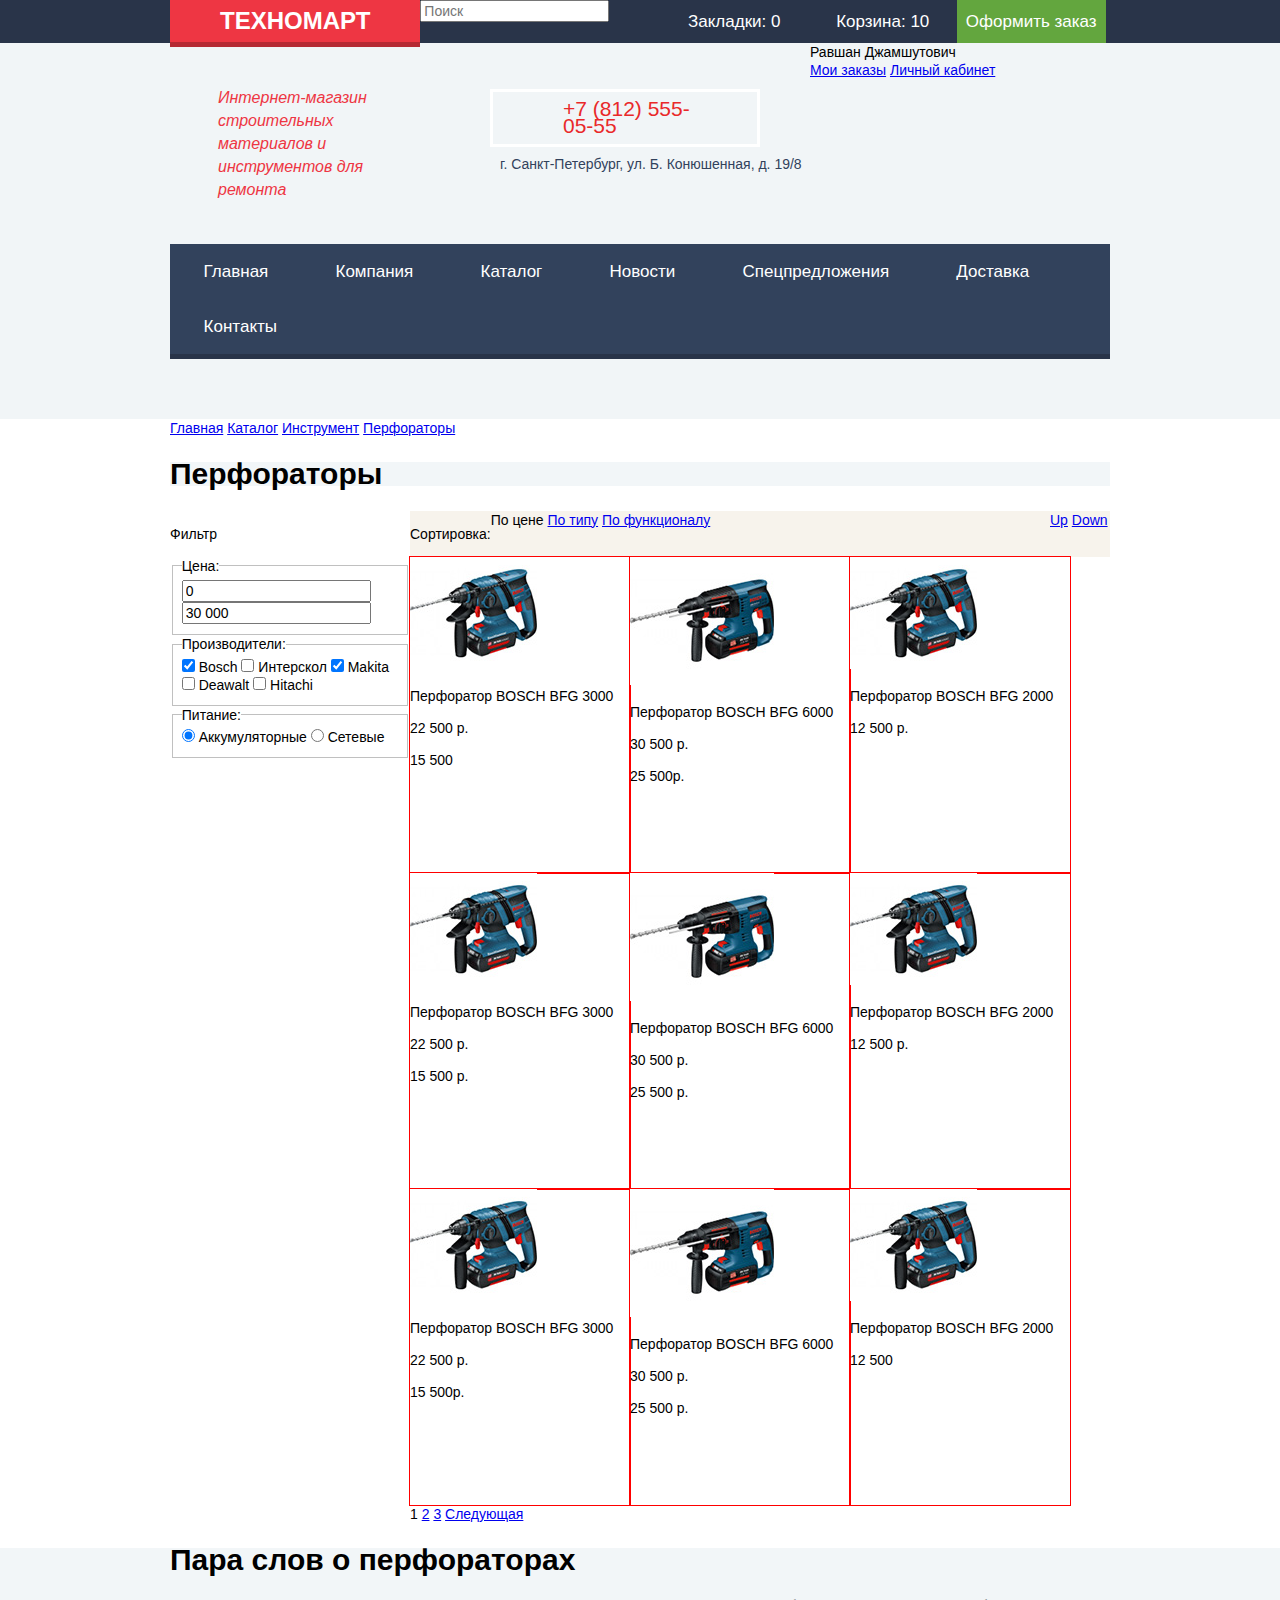
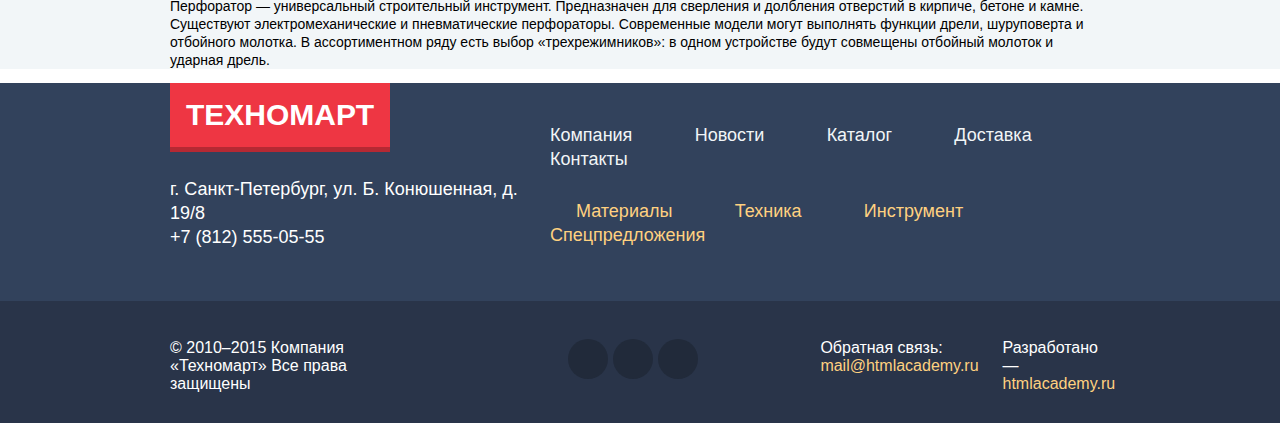
==== catalog.html @ 3dda4d44 "Header & footer styles" ====
<!DOCTYPE html>
<html lang="en">
<head>
	<meta charset="UTF-8">
	<title>Technomart - Catalog</title>
	<link rel="stylesheet" href="css/normalize.css">
	<link rel="stylesheet" href="css/style.css">
</head>
<body>

<!-- Хедер поделённый на верхнее меню и кнопки навигации -->
	<header class="main-header">
		<div class="top-header">
			<div class="container clearfix">
				<div class="top-header-left clearfix">
					<a href="index.html" class="link-techmarket">Техномарт</a>
					<input type="text" name="header-search" placeholder="Поиск">
				</div>
				<div class="top-header-right clearfix">
					<a href="#">Закладки: 0</a>
					<a href="#">Корзина: 10</a>
					<a href="#" class="green-header-link">Оформить заказ</a>
				</div>
			</div>
		</div>
		<div class="menu-header">
			<div class="container">
				<section class="middle-header clearfix">
					<h4>Интернет-магазин строительных материалов и инструментов для ремонта</h4>
					<div class="header-contacts">
						<p class="header-phone">+7 (812) 555-05-55</p>
						<p class="header-adress">г. Санкт-Петербург, ул. Б. Конюшенная, д. 19/8</p>
					</div>
					<div class="header-profile"> <!-- Отличие от главной страницы - профиль! -->
						<div class="header-profile-name">Равшан Джамшутович</div>
						<div class="header-profile-link clearfix">
							<a href="#">Мои заказы</a>
							<a href="#">Личный кабинет</a>
						</div>
					</div>
				</section>
				<ul class="main-navigation">
					<li><a href="index.html">Главная</a></li>
					<li><a href="#">Компания</a></li>
					<li><a href="catalog.html">Каталог</a></li>
					<li><a href="#">Новости</a></li>
					<li><a href="#">Спецпредложения</a></li>
					<li><a href="#">Доставка</a></li>
					<li><a href="#">Контакты</a></li>
				</ul>
			</div>
		</div>
	</header>

	<!-- Основной контент каталога -->
	<div class="container clearfix">
		<ul class="breadcrumbs">
			<li><a href="#">Главная</a></li>
			<li><a href="#">Каталог</a></li>
			<li><a href="#">Инструмент</a></li>
			<li><a href="#">Перфораторы</a></li>
		</ul>
		<h2 class="catalog-name">Перфораторы</h2>
		<form class="catalog-filter" action="#" method="get">
			<p>Фильтр</p>
			<fieldset class="filterbar">
				<legend>Цена:</legend>	
				<div class="range">
					<div class="scale">
						<div class="bar"></div>
					</div>
					<div class="toggle min-toggle"></div>
          <div class="toggle max-toggle"></div>
				</div>
				<div class="wrapper-input">
					<input class="input-min" name="input-min" type="text" value="0">
					<input class="input-max" name="input-max" type="text" value="30 000">
				</div>
			</fieldset>
			<fieldset>
				<legend>Производители:</legend>
				<input type="checkbox" name="arr-checkbox[]" id="checkbox1" checked>
				<label for="checkbox1">Bosch</label>
				<input type="checkbox" name="arr-checkbox[]" id="checkbox2">
				<label for="checkbox2">Интерскол</label>
				<input type="checkbox" name="arr-checkbox[]" id="checkbox3" checked>
				<label for="checkbox3">Makita</label>
				<input type="checkbox" name="arr-checkbox[]" id="checkbox4">
				<label for="checkbox4">Deawalt</label>
				<input type="checkbox" name="arr-checkbox[]" id="checkbox5">
				<label for="checkbox5">Hitachi</label>
			</fieldset>
			<fieldset>
				<legend>Питание:</legend>
				<input type="radio" name="radio" id="radio1" checked>
				<label for="radio1">Аккумуляторные</label>
				<input type="radio" name="radio" id="radio2">
				<label for="radio2">Сетевые</label>
			</fieldset>
		</form>
		<div class="catalog-right">
			<div class="search-filter clearfix"> 
				<div class="filter-left-wrapper clearfix">
					<p class="sort">Сортировка:</p>
					<ul>
						<li class="search-filter-active">По цене</li>
						<li><a href="#">По типу</a></li>
						<li><a href="#">По функционалу</a></li>
					</ul>
				</div>
				<div class="arrows clearfix">
					<a class="icon-up-dir" href="#">Up</a>
					<a class="icon-down-dir active-dir" href="#">Down</a>
				</div>
			</div>
			<div class="catalog">
			<div class="clearfix">
				<div class="catalog-item">
					<a href="#"><img src="img\catalog-item-2.jpg" alt="Перфоратор BOSCH BFG 3000"></a>
					<p class="item-name">Перфоратор BOSCH BFG 3000</p>
					<p class="item-last-price">22 500 р.</p>
					<p class="item-price">15 500</p>
				</div>
				<div class="catalog-item">
					<a href="#"><img src="img\catalog-item-3.jpg" alt="Перфоратор BOSCH BFG 6000"></a>
					<p class="item-name">Перфоратор BOSCH BFG 6000</p>
					<p class="item-last-price">30 500 р.</p>
					<p class="item-price">25 500р.</p>
				</div>
				<div class="catalog-item">
					<a href="#"><img src="img\catalog-item-2.jpg" alt="Перфоратор BOSCH BFG 2000"></a>
					<p class="item-name">Перфоратор BOSCH BFG 2000</p>
					<p class="item-price">12 500 р.</p>
				</div>
				<div class="catalog-item">
					<a href="#"><img src="img\catalog-item-2.jpg" alt="Перфоратор BOSCH BFG 3000"></a>
					<p class="item-name">Перфоратор BOSCH BFG 3000</p>
					<p class="item-last-price">22 500 р.</p>
					<p class="item-price">15 500 р.</p>
				</div>
				<div class="catalog-item">
					<a href="#"><img src="img\catalog-item-3.jpg" alt="Перфоратор BOSCH BFG 6000"></a>
					<p class="item-name">Перфоратор BOSCH BFG 6000</p>
					<p class="item-last-price">30 500 р.</p>
					<p class="item-price">25 500 р.</p>
				</div>
				<div class="catalog-item">
					<a href="#"><img src="img\catalog-item-2.jpg" alt="Перфоратор BOSCH BFG 2000"></a>
					<p class="item-name">Перфоратор BOSCH BFG 2000</p>
					<p class="item-price">12 500 р.</p>
				</div>
				<div class="catalog-item">
					<a href="#"><img src="img\catalog-item-2.jpg" alt="Перфоратор BOSCH BFG 3000"></a>
					<p class="item-name">Перфоратор BOSCH BFG 3000</p>
					<p class="item-last-price">22 500 р.</p>
					<p class="item-price">15 500р.</p>
				</div>
				<div class="catalog-item">
					<a href="#"><img src="img\catalog-item-3.jpg" alt="Перфоратор BOSCH BFG 6000"></a>
					<p class="item-name">Перфоратор BOSCH BFG 6000</p>
					<p class="item-last-price">30 500 р.</p>
					<p class="item-price">25 500 р.</p>
				</div>
				<div class="catalog-item">
					<a href="#"><img src="img\catalog-item-2.jpg" alt="Перфоратор BOSCH BFG 2000"></a>
					<p class="item-name">Перфоратор BOSCH BFG 2000</p>
					<p class="item-price">12 500</p>
				</div>
				</div>
				<ul class="paginator">
					<li class="page-active">1</li>
					<li><a href="#">2</a></li>
					<li><a href="#">3</a></li>
					<li><a href="#">Следующая</a></li>
				</ul>
			</div>
		</div>
	</div>

	<!-- Общие сведения о товаре -->
	<div class="description">
		<div class="container">
			<h2>Пара слов о перфораторах</h2>
			<p>Перфоратор — универсальный строительный инструмент. Предназначен для сверления и долбления отверстий в кирпиче, бетоне и камне. Существуют электромеханические и пневматические перфораторы. Современные модели могут выполнять функции дрели, шуруповерта и отбойного молотка. В ассортиментном ряду есть выбор «трехрежимников»: в одном устройстве будут совмещены отбойный молоток и ударная дрель.</p>
		</div>
	</div>

	<footer> <!-- Футер, разделенный на две части -->	
		<div class="footer-top">
			<div class="container clearfix">
				<div class="footer-top-left">
					<a href="index.html" class="link-techmarket link-techmarket-footer">Техномарт</a>
					<p class="footer-adress">г. Санкт-Петербург, ул. Б. Конюшенная, д. 19/8</p>
					<p class="footer-phone">+7 (812) 555-05-55</p>
				</div>
				<div class="footer-top-right">
					<ul class="footer-navigation">
						<li><a href="index.html">Компания</a></li>
						<li><a href="#">Новости</a></li>
						<li><a href="catalog.html">Каталог</a></li>
						<li><a href="#">Доставка</a></li>
						<li><a href="#">Контакты</a></li>
					</ul>
					<ul class="footer-navigation footer-navigation-orange">
						<li><a href="#">Материалы</a></li>
						<li><a href="#">Техника</a></li>
						<li><a href="#">Инструмент</a></li>
						<li><a href="#">Спецпредложения</a></li>
					</ul>
				</div>
			</div>
		</div>
		<div class="footer-down">
			<div class="container clearfix">
				<div class="footer-down-item footer-copyright">
					<p>© 2010–2015 Компания «Техномарт»
						Все права защищены</p>
				</div>
				<div class="footer-down-item footer-social">
					<a href="#" class="social-btn">Vkontate</a>
					<a href="#" class="social-btn">Facebook</a>
					<a href="#" class="social-btn">Instagram</a>
				</div>
				<div class="footer-down-item footer-credits clearfix">
					<div class="footer-mail">
						<p>Обратная связь:</p>
						<a href="mailto:mail@htmlacademy.ru">mail@htmlacademy.ru</a>
					</div>	
					<div class="footer-develop">
						<p>Разработано — </p>
						<a href="#">htmlacademy.ru</a>
					</div>
				</div>
			</div>
		</div>
	</footer>

</body>
</html>
---- css/style.css ----
body {
	font-family: "Cuprum", Arial, sans-serif;
	font-size: 14px;
	line-height: 18px;
}

.clearfix:after {
	content: '';
	display: table;
	clear: both;
}

h2 {
	font-size: 30px;
	font-weight: bold;
	line-height: 24px;
}

h3 {
	font-size: 24px;
	font-weight: bold;
	line-height: 30px;
}

h4 {
	font-style: italic;
	font-size: 16px;
	line-height: 23px;
	font-weight: 400;
}

.container {
	margin: 0 auto;
	width: 940px;
}

/*************************************************/
/********************HEADER***********************/
/*************************************************/
.top-header {
	background-color: #293449;
}

	.top-header a {
		color: #fff;
	}

.top-header-left {
	float: left;
	width: 490px;
}

.link-techmarket {
	display: block;
	position: relative;
	float: left;
	background-color: #ee3643;
	text-decoration: none;
	font-weight: bold;
	font-size: 24px;
	line-height: 26px;
	text-transform: uppercase;
	padding: 8px 50px;
}

.link-techmarket:hover {
	background-color: #ca2c37;
}

.link-techmarket:active {
	background-color: #ba2732;
}

.link-techmarket:after {
	position: absolute;
	display: block;
	content: "";
	height: 5px;
	width: 100%;
	bottom: -5px;
	left:0;
	right: 0;
	background-color: #b52933;
}

.header-search {
	float: right;
	padding: 12px 61.8px;
	margin: 0;
	border: none;
	font-size: 17px;
	line-height: 18px;
	background-color: #293449;
	color: #fff;
}

.header-search:hover {
	background-color: #212a3a;
}

.header-search:focus {
	background-color: #fff;
	color: #000;
	outline: none;
}

.top-header-right {
	float: right;
	width: 450px;
}

	.top-header-right a {
		float: left;
		display: block;
		width: 33%;
		padding: 12.5px 0;
		text-align: center;
		text-decoration: none;
		font-size: 17px;
		line-height: 18px;
		color: #fff;
		-webkit-box-sizing: border-box;
		-moz-box-sizing: border-box;
		box-sizing: border-box;
	}

	.top-header-right a:hover {
		background-color: #212a3a;
	}

	.top-header-right a:active {
		background-color: #161d29;
	}

.green-header-link {
	background-color: #63a63e;
}

a.green-header-link:hover {
	background-color: #5fbb2d;
}

a.green-header-link:active {
	background-color: #518534;
}

.menu-header {
	background-color: #f1f5f7;
	padding-bottom: 60px;
}

a.menu-header {
	background-color: #f2f6f8;
}

 .middle-header h4 {
 		float: left;
 		width: 300px;
 		color: #ee3643;
 		margin: 0;
 		padding: 43px 48px;
 		-webkit-box-sizing: border-box;
 		-moz-box-sizing: border-box;
 		box-sizing: border-box;
 }

.header-contacts {
	float: left;
	width: 340px;
}

.header-phone {
	display: block;
	margin: 46px 50px 0 20px;
	padding: 9px 40px 9px 70px;
	font-size: 21px;
	line-height: 16.93px;
	color: #e9292a;
	border: 3px solid #fff;
}

.header-adress {
	display: block;
	font-size: 14px;
	line-height: 24px;
	color: #32425c;
	margin: 0;
	margin-left: 30px;
	margin-top: 5px;
}

.header-authorization {
	float: right;
	width: 300px;
}

.header-btn {
	display: block;
	float: left;
	background-color: #fff;
	text-decoration: none;
	font-size: 21px;
	font-weight: 18px;
	color: #000;
	margin-top: 46px;
	margin-left: 20px;
	padding: 10.5px 27px;
}

.header-btn:hover {
	color: #ee3643;
}

.header-btn:active {
	color: rgba(0, 0, 0, 0.28);
}

.main-navigation {
	margin: 0;
	padding: 0;
	background-color: #32425c;
	list-style-type: none;
	font-size: 0;
	border-bottom: 5px solid #293449;
}

	.main-navigation li {
		display: inline-block;
	}

	.main-navigation a {
		display: block;
		color: #fff;
		text-decoration: none;
		font-size: 17px;
		line-height: 17px;
		padding: 19px 33.6px;
	}

	.main-navigation a:hover {
		background-color: #293449;
	}

	.main-navigation a:active {
		color: rgba(255, 255, 255, 0.5);
	}

/*************************************************/
/*********************FOOTER**********************/
/*************************************************/
footer {
	color: #fff;
}

.footer-top {
	background-color: #32425c;
}

	.footer-top a {
		color: #fff;
	}

.footer-top-left {
	float: left;
	width: 370px;
}

	.footer-top-left p {
		display: block;
		margin: 0;
		font-size: 18px;
		line-height: 24px;
	}

	.footer-top-left p:last-child {
		margin-bottom: 52px;
	}

.link-techmarket-footer {
	float: none;
	font-size: 30px;
	line-height: 30px;
	width: 220px;
	padding: 17px 0;
	text-align: center;
	-webkit-box-sizing: border-box;
	-moz-box-sizing: border-box;
	box-sizing: border-box;
	margin-bottom: 30px;
}

.footer-top-right {
	float: right;
	width: 570px;
}

.footer-navigation {
	padding: 0;
	margin: 0;
	list-style-type: none;
	margin-top: 40px;
}

	.footer-navigation li {
		display: inline-block;
	}

	.footer-navigation a {
		color: #f1f5f7;
		text-decoration: none;
		font-size: 18px;
		line-height: 24px;
		margin: 0 48.4px 0 10px;
	}

	.footer-navigation a:hover {
		text-decoration: underline;	
	}

	.footer-navigation a:active {
		opacity: .5;
		text-decoration: none;
	}

	.footer-navigation li:last-child a {
		margin-right: 0;
	}

.footer-navigation-orange {
	margin-top: 28px;
}

	.footer-navigation-orange a {
		color: #ffd180;
	} 

	.footer-navigation-orange li:first-child a {
		margin-left: 36px;
	}

.footer-down {
	background-color: #293449;
}

	.footer-down a {
		color: #fff;
	}

.footer-down-item {
	float: left;
	width: 33%;
	margin-top: 38px;
	margin-bottom: 30px;
	font-size: 16px;
	line-height: 18px;
}

.footer-copyright p  {
	display: block;
	margin: 0;
	width: 230px;
}

.footer-social {
	font-size: 0;
	text-align: center;
}

.footer-social a {
	display: inline-block;
	height: 40px;
	width: 40px;
	background-color: #212a3a;
	border-radius: 50%;
	margin-right: 5px;
}

.footer-social a:hover {
	background-color: #ee3643;
}


.footer-credits {
	padding-left: 30px;
	-webkit-box-sizing: border-box;
	-moz-box-sizing: border-box;
	box-sizing: border-box;
}

.footer-credits p {
	margin: 0;
}

.footer-credits a {
	color: #ffd180;
	text-decoration: none;
}

.footer-credits a:hover {
	text-decoration: underline;
}

.footer-credits a:active {
	text-decoration: none;
	color: #ee3643;
}

.footer-mail {
	float: left;
	width: 65%;
}

.footer-develop {
	float: right;
	width: 35%;
}

/*************************************************/
/********************MAIN-PAGE********************/
/*************************************************/

.category-item {
	width: 300px;
	float: left;
	outline: 1px solid red;
}

.big-category-item {
	width: 620px;
}

.popular-header {
	background-color: #f7f3ec;
}

 	.popular-header h2 {
 		width: 65%;
 		float: left;
 	}

  .popular-header .btn-popular {
 		width: 35%;
 		float: right;
 	}

.catalog-item {
 	float: left;
 	width: 220px;
 	height: 316px; /* Временно */
 	outline: 1px solid red;
}

.item-company {
	float: left;
	width: 220px;
	outline: 1px solid red;
}

.services-features {
	background-color: #f2f6f8;
}

	.features-left {
		padding: 0;
		margin: 0;
		float: left;
		width: 240px;
	}

	.features-right {
		float: right;
		width: 700px;
	}

.company-description {
	float: left;
	width: 640px;
}

.contacts {
	float: right;
	width: 300px;
}

/*************************************************/
/********************CATALOG**********************/
/*************************************************/

.breadcrumbs {
	margin: 0;
	padding: 0;
	list-style-type: none;
}

	.breadcrumbs li {
		display: inline-block;
	}

.catalog-name {
	background-color: #f2f6f8;
}

.catalog-filter {
	float: left;
	width: 240px;
}

.catalog-right {
	float: right;
	width: 700px;
}

.search-filter {
	background-color: #f7f3ec;
}

.filter-left-wrapper {
	float: left;
	width: 640px;
}

	.filter-left-wrapper  .sort {
		display: block;
		float: left;
	}

	.filter-left-wrapper  ul {
		float: left;
		margin: 0;
		padding: 0;
		list-style-type: none;
	}

	.filter-left-wrapper li {
		display: inline-block;
	}

.arrows {
	float: right;
	width: 60px;
}

.paginator {
	margin: 0;
	padding: 0;
	list-style-type: none;
}

	.paginator li {
		display: inline-block;
	}

.description {
	background-color: #f2f6f8;
}
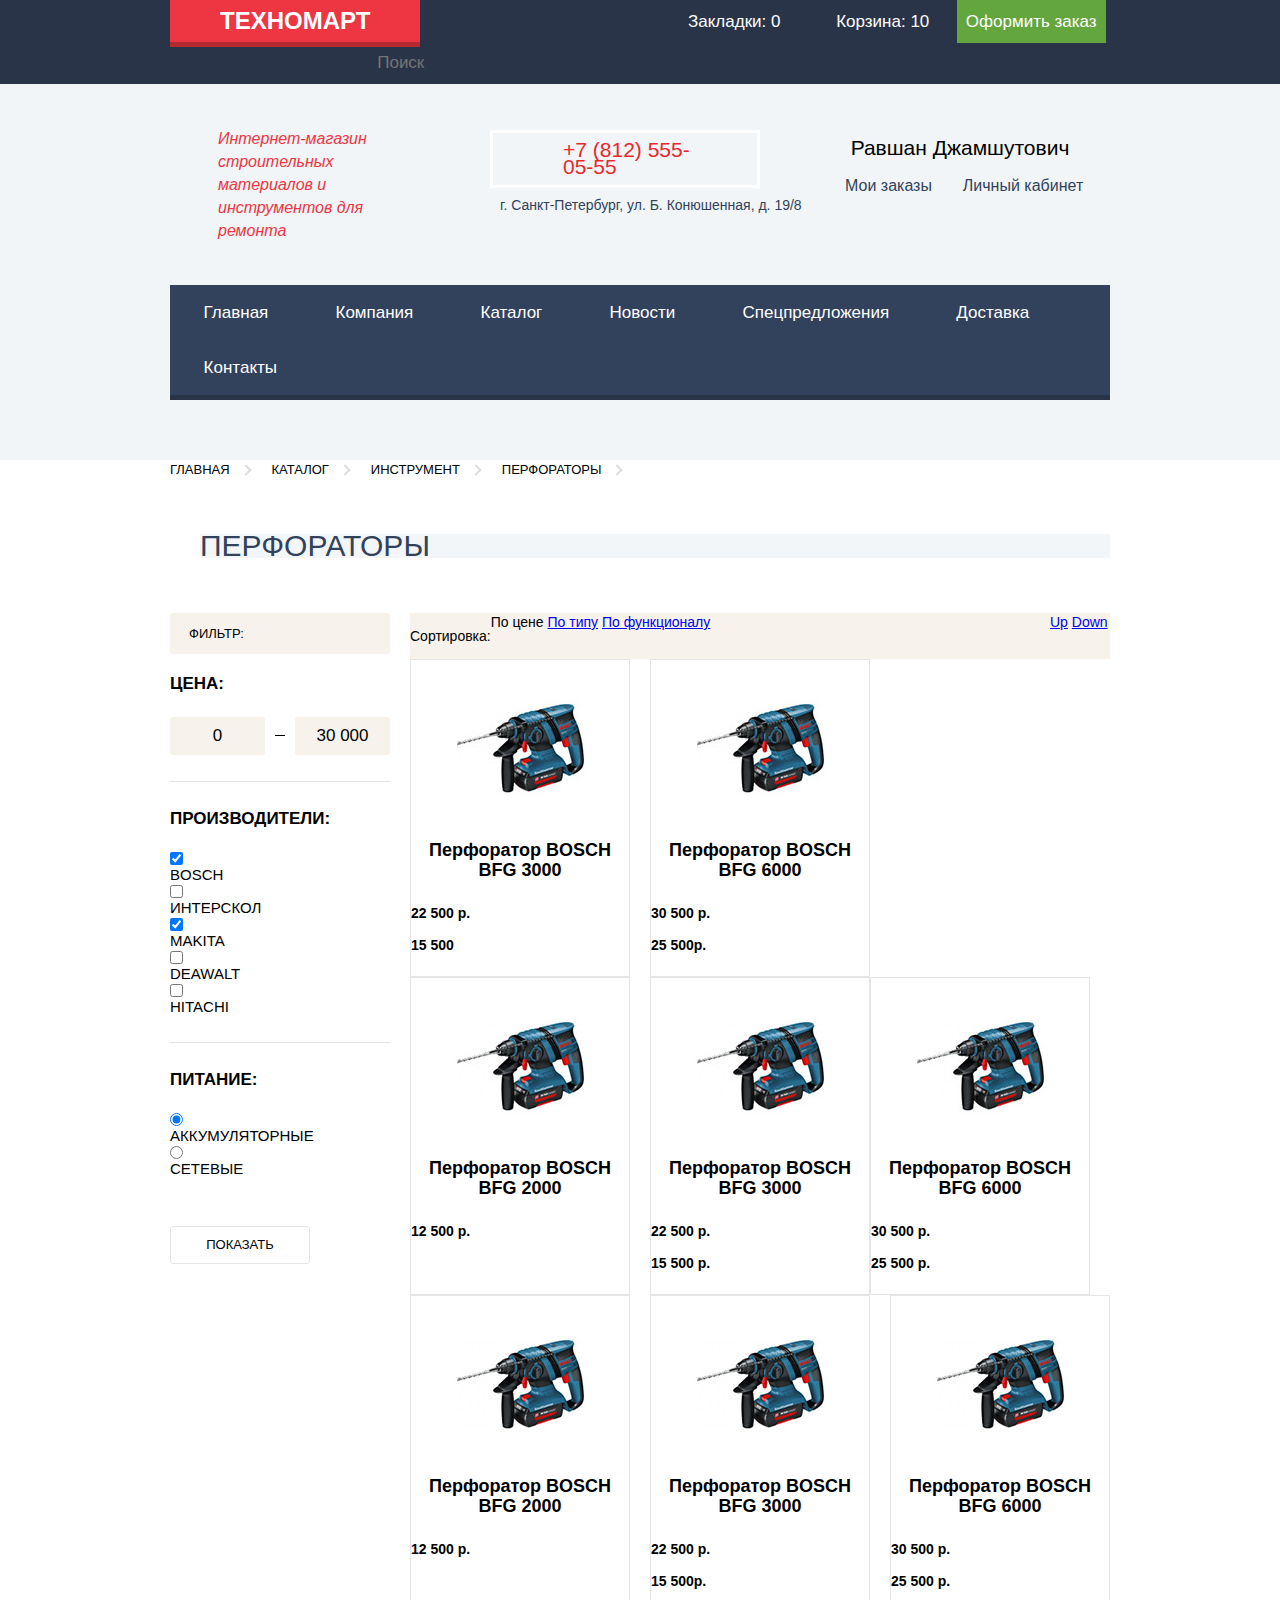
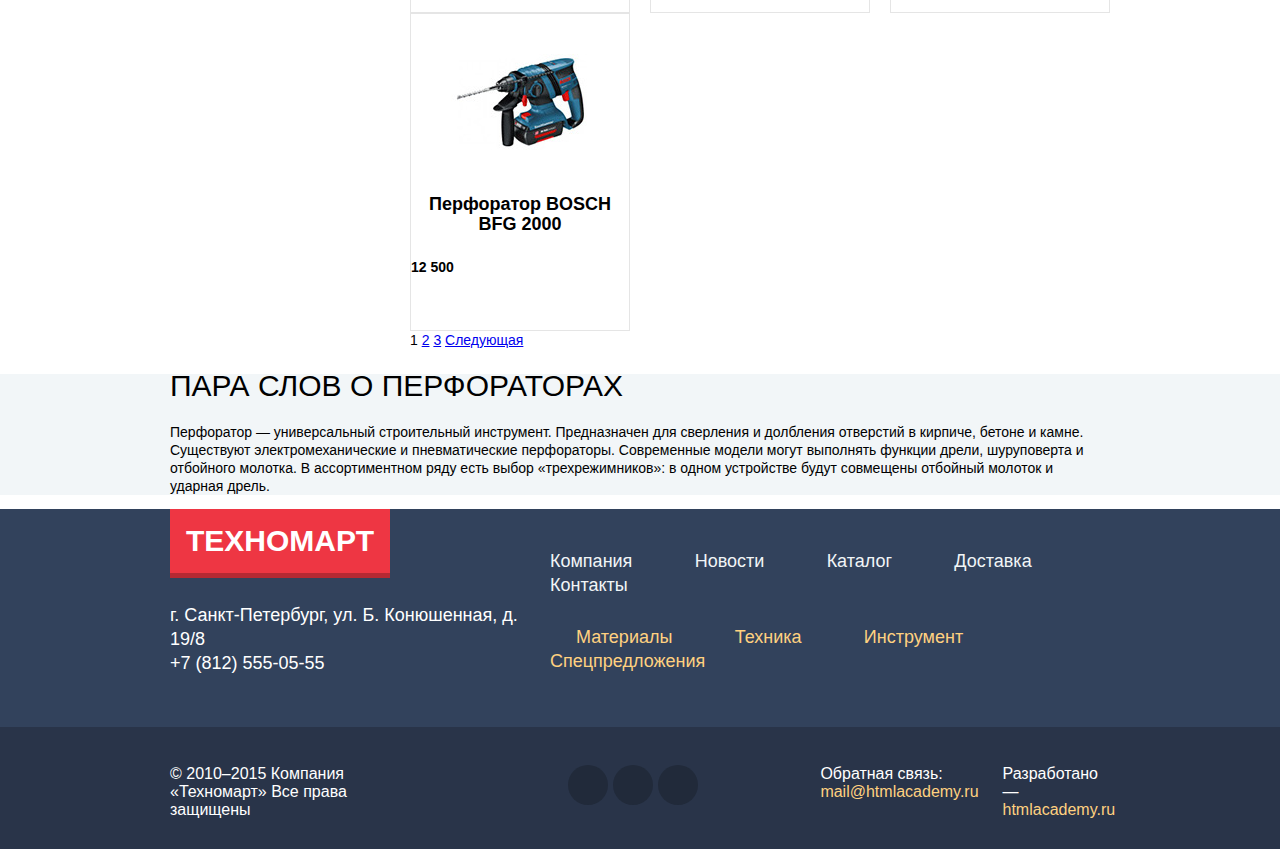
==== commit bde4e790: "Catalog filters styles" ====
--- a/catalog.html
+++ b/catalog.html
@@ -6,7 +6,7 @@
 	<link rel="stylesheet" href="css/normalize.css">
 	<link rel="stylesheet" href="css/style.css">
 </head>
-<body>
+<body class="catalog">
 
 <!-- Хедер поделённый на верхнее меню и кнопки навигации -->
 	<header class="main-header">
@@ -14,7 +14,7 @@
 			<div class="container clearfix">
 				<div class="top-header-left clearfix">
 					<a href="index.html" class="link-techmarket">Техномарт</a>
-					<input type="text" name="header-search" placeholder="Поиск">
+					<input type="text" class="header-search" name="header-search" placeholder="Поиск">
 				</div>
 				<div class="top-header-right clearfix">
 					<a href="#">Закладки: 0</a>
@@ -32,7 +32,7 @@
 						<p class="header-adress">г. Санкт-Петербург, ул. Б. Конюшенная, д. 19/8</p>
 					</div>
 					<div class="header-profile"> <!-- Отличие от главной страницы - профиль! -->
-						<div class="header-profile-name">Равшан Джамшутович</div>
+						<a href="#" class="header-profile-name">Равшан Джамшутович</a>
 						<div class="header-profile-link clearfix">
 							<a href="#">Мои заказы</a>
 							<a href="#">Личный кабинет</a>
@@ -62,7 +62,7 @@
 		</ul>
 		<h2 class="catalog-name">Перфораторы</h2>
 		<form class="catalog-filter" action="#" method="get">
-			<p>Фильтр</p>
+			<p>Фильтр:</p>
 			<fieldset class="filterbar">
 				<legend>Цена:</legend>	
 				<div class="range">
@@ -72,7 +72,7 @@
 					<div class="toggle min-toggle"></div>
           <div class="toggle max-toggle"></div>
 				</div>
-				<div class="wrapper-input">
+				<div class="wrapper-input clearfix">
 					<input class="input-min" name="input-min" type="text" value="0">
 					<input class="input-max" name="input-max" type="text" value="30 000">
 				</div>
@@ -97,6 +97,7 @@
 				<input type="radio" name="radio" id="radio2">
 				<label for="radio2">Сетевые</label>
 			</fieldset>
+			<button type="submit">Показать</button>
 		</form>
 		<div class="catalog-right">
 			<div class="search-filter clearfix"> 
--- a/css/style.css
+++ b/css/style.css
@@ -12,11 +12,13 @@
 
 h2 {
 	font-size: 30px;
-	font-weight: bold;
 	line-height: 24px;
+	text-transform: uppercase;
+	font-weight: 400;
 }
 
 h3 {
+	font-weight: 400;
 	font-size: 24px;
 	font-weight: bold;
 	line-height: 30px;
@@ -194,6 +196,47 @@
 	width: 300px;
 }
 
+.header-profile {
+	float: right;
+	width: 300px;
+}
+
+.header-profile-name {
+	display: block;
+	margin: 0;
+	text-align: center;
+	font-size: 21px;
+	line-height: 18px;
+	margin-top: 55px;
+	margin-bottom: 20px;
+	text-decoration: none;
+	color: #000;
+}
+
+	.header-profile-name:active {
+		color: #b0b0b0;
+	}
+
+.header-profile-link a {
+	text-decoration: none;
+	font-size: 16px;
+	line-height: 18px;
+	color: #32425c;
+	margin-left: 35px;
+}
+
+.header-profile-link a:last-of-type{
+	margin-left: 27px;
+}
+
+	.header-profile-link a:hover {
+		color: #ee3643;
+	}
+
+	.header-profile-link a:active {
+		color: #b0b0b0;
+	}
+
 .header-btn {
 	display: block;
 	float: left;
@@ -243,6 +286,14 @@
 
 	.main-navigation a:active {
 		color: rgba(255, 255, 255, 0.5);
+	}
+
+	.main-header{
+		margin-bottom: 55px;
+	}
+
+	.catalog .main-header {
+		margin-bottom: 0;
 	}
 
 /*************************************************/
@@ -422,59 +473,479 @@
 .category-item {
 	width: 300px;
 	float: left;
-	outline: 1px solid red;
+	min-height: 123px;
+	margin-right: 20px;
+	margin-bottom: 20px;
+	-webkit-box-sizing: border-box;
+	-moz-box-sizing: border-box;
+	box-sizing: border-box;
+	padding: 20px 23px 12px;
+	background-color: #f6b22d;
+}
+
+.category-item:nth-of-type(3n){
+	margin-right: 0;
+}
+
+.category-item:nth-of-type(5){
+	margin-right: 0;
+}
+
+	.category-item h3 {
+		margin: 0;
+		color: #fff;
+		font-size: 24px;
+		line-height: 30px;
+		font-weight: bold;
+		margin-bottom: 18px;
+	}
+
+.btn {
+	display: block;
+	text-decoration: none;
+	text-transform: uppercase;
+	color: #fff;
+	font-size: 14px;
+	line-height: 18px;
+	padding:10px 22px;
+	-webkit-box-sizing: border-box;
+	-moz-box-sizing: border-box;
+	box-sizing: border-box;
+	background-color: #dda028;
+	border-radius: 3px;
+	text-align: center;
+}
+
+.btn:hover {
+	background-color: #c58e24;
+}
+
+.btn:active {
+	background-color: #ac7c1f;
+}
+
+.btn-item {
+	width: 135px;
+}
+
+.category-item-instruments {
+	background-color: #4aafde;
+}
+
+.category-item-instruments .btn {
+	background-color: #429dc7;
+}
+
+.category-item-instruments .btn:hover {
+	background-color: #3b8cb2;
+}
+
+.category-item-instruments .btn:active {
+	background-color: #347a9b;
+}
+
+.category-item-technics {
+	background-color: #cc79d1;
+}
+
+.category-item-technics .btn {
+	background-color: #b76dbc;
+}
+
+.category-item-technics .btn:hover {
+	background-color: #a361a7;
+}
+
+.category-item-technics .btn:active {
+	background-color: #8e5492;
+}
+
+.category-item-discounts {
+	background-color: #85d179;
+}
+
+.category-item-discounts .btn {
+	background-color: #77bc6d;
+}
+
+.category-item-discounts .btn:hover {
+	background-color: #6aa761;
+}
+
+.category-item-discounts .btn:active {
+	background-color: #5d9254;
 }
 
 .big-category-item {
 	width: 620px;
+	min-height: 266px;
+	padding-top: 25px;
+	background: url(../img/big-item-1.jpg) no-repeat;
+}
+
+.big-category-item h3 {
+	font-size: 36px;
+	line-height: 30px;
+	text-transform: uppercase;
+	margin: 0;
+	margin-bottom: 5px;
+}
+
+.big-category-item p {
+	margin: 0;
+	color: #fff;
+	font-size: 18px;
+	line-height: 24px;
+	margin-bottom: 125px;
+}
+
+.big-category-item .btn {
+	width: 195px;
+	background-color: #ee3643;
+}
+
+.big-category-item .btn:hover {
+	background-color: #ca2c37;
+}
+
+.big-category-item .btn:active {
+	background-color: #ba2732;
+}
+
+.category-items {
+	margin-bottom: 35px;
 }
 
 .popular-header {
 	background-color: #f7f3ec;
+	margin-bottom: 20px;
 }
 
  	.popular-header h2 {
- 		width: 65%;
+ 		display: block;
+ 		width: 60%;
  		float: left;
+ 		font-size: 30px;
+ 		line-height: 30px;
+ 		font-weight: normal;
+ 		text-transform: uppercase;
+ 		margin: 30px;
+ 		margin-right: 0;
  	}
 
   .popular-header .btn-popular {
- 		width: 35%;
+ 		width: 253px;
  		float: right;
+ 		margin-top: 25px;
+ 		margin-right: 24px;
+ 		background-color: #ee3643;
  	}
 
+ 	.btn-popular:hover {
+ 		background-color: #ca2c37;
+ 	}
+
+ 	.btn-popular:active {
+ 		background-color: #ba2732;
+ 	}
+
+ .popular-items {
+ 	margin-bottom: 20px;
+ }
+
 .catalog-item {
+	position: relative;
  	float: left;
- 	width: 220px;
- 	height: 316px; /* Временно */
- 	outline: 1px solid red;
-}
-
-.item-company {
-	float: left;
-	width: 220px;
-	outline: 1px solid red;
-}
+ 	width: 218px;
+	min-height: 316px;
+	border: 1px solid #e5e5e5;
+ 	margin-right: 20px;
+}
+
+.catalog-item:nth-child(4n) {
+	margin-right: 0;
+}
+
+	.catalog-item p {
+		font-family: "PT Sans", Arial, sans-serif;
+		font-weight: bold;
+	}
+
+	.catalog-item:hover {
+	-webkit-box-shadow: 0 0 15px 5px rgba(41, 52, 73, 0.5);
+	-moz-box-shadow: 0 0 15px 5px rgba(41, 52, 73, 0.5);
+	-ms-box-shadow: 0 0 15px 5px rgba(41, 52, 73, 0.5);
+	-o-box-shadow: 0 0 15px 5px rgba(41, 52, 73, 0.5);
+	box-shadow: 0 0 15px 5px rgba(41, 52, 73, 0.5);
+	}
+
+.item-name {
+	margin: 0;
+	display: block;
+	text-align: center;
+	font-size: 18px;
+	line-height: 20px;
+	padding: 0 15px 10px;
+}
+
+.old-price {
+	margin: 0;
+	text-align: center;
+	font-size: 17px;
+	line-height: 18px;
+	text-decoration: line-through;
+	color: #999999;
+}
+
+.price {
+	position: absolute;
+	display: block;
+	text-align: center;
+	font-size: 17px;
+	line-height: 18px;
+	width: 122px;
+	height: 38px;
+	-webkit-box-sizing: border-box;
+	-moz-box-sizing: border-box;
+	box-sizing: border-box;
+	background-color: #ee3643;
+	color: #fff;
+	padding: 10px 0;
+	padding-left: 14px;
+	border-radius: 3px 0 0 3px;
+	bottom: 20px;
+	margin: 0;
+	left: 50%;
+	margin-left: -67px;
+}
+
+	.price:after {
+		display: block;
+		position: absolute;
+		content: "";
+		width: 0;
+		height: 0;
+		border: 19px solid transparent;
+		border-left: 19px solid #ee3643;
+		right: -37px;
+		top: 0;
+	}
+
+
+.popular-item-company {
+	float: left;
+	display: block;
+	width: 219px;
+	height: 144px;
+	border: 1px solid #e7e7e7;
+	margin-bottom: 20px;
+	margin-right: 18.6px;
+	font-size: 0;
+	background: url(../img/company-item-1.png) no-repeat 50% 50%;
+}
+
+	.popular-item-company:nth-of-type(4n) {
+		margin-right: 0;
+	}
+
+.popular-item-company:nth-of-type(2) {
+	background-image: url(../img/company-item-2.png); 
+}
+
+.popular-item-company:nth-of-type(3) {
+	background-image: url(../img/company-item-3.png); 
+}
+
+.popular-item-company:nth-of-type(4) {
+	background-image: url(../img/company-item-4.png); 
+}
+
+.popular-item-company:nth-of-type(5) {
+	background-image: url(../img/company-item-5.png); 
+}
+
+.popular-item-company:nth-of-type(6) {
+	background-image: url(../img/company-item-6.png); 
+}
+
+.popular-item-company:nth-of-type(7) {
+	background-image: url(../img/company-item-7.png); 
+}
+
+.popular-item-company:nth-of-type(8) {
+	background-image: url(../img/company-item-8.png); 
+}
+
+.popular-item-company:hover {
+	-webkit-box-shadow: 0 0 15px 5px rgba(41, 52, 73, 0.5);
+	-moz-box-shadow: 0 0 15px 5px rgba(41, 52, 73, 0.5);
+	-ms-box-shadow: 0 0 15px 5px rgba(41, 52, 73, 0.5);
+	-o-box-shadow: 0 0 15px 5px rgba(41, 52, 73, 0.5);
+	box-shadow: 0 0 15px 5px rgba(41, 52, 73, 0.5);
+}
+
+.popular-item-company:active {
+	-webkit-box-shadow: 0 0 6px 2px rgba(41, 52, 73, 0.5);
+	-moz-box-shadow: 0 0 6px 2px rgba(41, 52, 73, 0.5);
+	-ms-box-shadow: 0 0 6px 2px rgba(41, 52, 73, 0.5);
+	-o-box-shadow: 0 0 6px 2px rgba(41, 52, 73, 0.5);
+	box-shadow: 0 0 6px 2px rgba(41, 52, 73, 0.5);
+	opacity: .4;
+}
+
+.popular:nth-of-type(2) {
+	margin-bottom: 65px;
+}
+
 
 .services-features {
 	background-color: #f2f6f8;
-}
-
-	.features-left {
-		padding: 0;
+	margin-bottom: 58px;
+}
+
+	.services-features h2 {
+		display: block;
+		font-weight: normal;
 		margin: 0;
-		float: left;
-		width: 240px;
-	}
-
-	.features-right {
-		float: right;
-		width: 700px;
-	}
+		padding-top: 65px;
+		margin-bottom: 30px;
+	}
+
+	.services-features p {
+		display: block;
+		width: 400px;
+		font-family: 'PT Sans', Arial, sans-serif;
+		font-size: 13px;
+		line-height: 24px;
+		margin: 0;
+		margin-bottom: 70px;
+	}
+
+.features-left {
+	padding: 0;
+	margin: 0;
+	float: left;
+	width: 240px;
+	list-style-type: none;
+}
+
+.features-button {
+	display: block;
+	-webkit-box-sizing: border-box;
+	-moz-box-sizing: border-box;
+	box-sizing: border-box;
+	background-color: #32425c;
+	color: #fff;
+	font-size: 21px;
+	line-height: 30px;
+	font-weight: bold;
+	border-bottom: 1px solid #293449;
+	border-top: 1px solid #405069;
+	height: 61px;
+	padding: 15px 23px;
+}
+
+	.features-button:hover {
+		background-color: #293449;
+		cursor: pointer;
+	}
+
+.features-button-active {
+	color: #32425c;
+	background-color: #fff;
+	border: none;
+}
+
+	.features-button-active:hover {
+		cursor: auto;
+		background-color: #fff;
+	}
+
+	.separator {
+		position: relative;	
+		z-index: 2;
+		right: 10px;	
+		bottom: 40px;
+	}
+
+.features-right {
+	float: right;
+	width: 620px;
+}
+
+	.features-right h2 {
+		padding-top: 0;
+		margin: 0;
+		font-size: 36px;
+		line-height: 24px;
+		color: #32425c;
+	}
+
+	.features-right p {
+		margin-top: 35px;
+		display: block;
+		width: 275px;
+	}
+
+.features {
+	padding-bottom: 10px;
+	background: url(../img/car.png) no-repeat right;
+}
 
 .company-description {
 	float: left;
 	width: 640px;
+}
+
+	.company-description p {
+		font-family: 'PT Sans', Arial, sans-serif;
+		font-size: 13px;
+		line-height: 24px;
+		width: 520px;
+		margin-top: 27px;
+	}
+
+.transport-companies {
+	padding: 0;
+	margin: 0;
+	list-style-type: none;
+	margin-bottom: 38px;
+}
+	.transport-companies li {
+		font-size: 18px;
+		line-height: 20px;
+		margin-bottom: 18px;
+		margin-left: 36px;
+	}
+
+	.transport-companies li:before {
+		position: relative;
+		display: block;
+		content: '';
+		height: 2px;
+		width: 25px;
+		background-color: #fb565a;
+		top: 11px;
+		right: 35px;
+	}
+
+	.company-description p:nth-of-type(2) {
+		width: 390px;
+		margin-bottom: 15px;
+	}
+
+.btn-company-description {
+	background-color: #ee3643;
+	width: 220px;
+	margin-bottom: 85px;
+}
+
+.btn-company-description:hover {
+	background-color: #ca2c37;
+}
+
+.btn-company-description:active {
+	background-color: #ba2732;
 }
 
 .contacts {
@@ -482,6 +953,22 @@
 	width: 300px;
 }
 
+	.contacts p {
+		font-family: 'PT Sans', Arial, sans-serif;
+		font-size: 13px;
+		line-height: 24px;
+		width: 190px;
+		margin-bottom: 35px;
+	}
+
+.contact-map {
+	margin-bottom: 34px;
+}
+
+	.contacts .btn-company-description {
+		width: 100%;
+	}
+
 /*************************************************/
 /********************CATALOG**********************/
 /*************************************************/
@@ -490,19 +977,157 @@
 	margin: 0;
 	padding: 0;
 	list-style-type: none;
+	margin-bottom: 55px;
 }
 
 	.breadcrumbs li {
 		display: inline-block;
+		margin-right: 38px;
+	}
+
+	.breadcrumbs a {
+		position: relative;
+		font-family: 'PT Sans', Arial, sans-serif;
+		text-transform: uppercase;
+		font-size: 13px;
+		line-height: 18px;
+		text-decoration: none;
+		color: #000;
+	}
+
+	.breadcrumbs a:after {
+		position: absolute;
+		display: block;
+		content: '';
+		height: 6px;
+		width: 6px;
+		border-right: 2px solid #dbdee2;
+		border-bottom: 2px solid #dbdee2;
+		top: 4px;
+		right: -20px;
+		transform: rotate(-45deg);
 	}
 
 .catalog-name {
 	background-color: #f2f6f8;
+	color: #32425c;
+	margin: 0;
+	margin-left: 30px;
+	margin-bottom: 55px;
 }
 
 .catalog-filter {
 	float: left;
-	width: 240px;
+	width: 220px;
+}
+
+.catalog-filter p {
+	display: block;
+	margin: 0;
+	font-family: 'PT Sans', Arial, sans-serif;
+	font-size: 13px;
+	line-height: 17px;
+	text-transform: uppercase;
+	background-color: #f7f3ec;
+	padding: 12px 19px;
+	margin-bottom: 15px;
+	border-radius: 3px;
+}
+
+.catalog-filter fieldset {
+	border: none;
+	padding: 0;
+	margin: 0;
+	border-bottom: 1px solid #e5e5e5;
+	padding-bottom: 25px;
+	margin-bottom: 22px;
+}
+
+.catalog-filter fieldset:last-of-type {
+	border-bottom: none;
+}
+
+.catalog-filter legend {
+	font-family: 'PT Sans', Arial, sans-serif;
+	font-size: 17px;
+	line-height: 30px;
+	font-weight: 700;
+	text-transform: uppercase;
+	margin-bottom: 18px;
+}
+
+.wrapper-input input{
+	position: relative;
+	display: block;
+	width: 95px;
+	height: 38px;
+	-webkit-box-sizing: border-box;
+	-moz-box-sizing: border-box;
+	box-sizing: border-box;
+	font-size: 17px;
+	line-height: 18px;
+	text-align: center;
+	border: none;
+	background-color: #f7f3ec;
+	border-radius: 3px;
+}
+
+.wrapper-input input:focus {
+	outline: none;
+}
+
+.input-min {
+	float: left;
+}
+
+.input-max {
+	float: right;
+}
+
+	.wrapper-input:after {
+		position: relative;
+		display: block;
+		content:'';
+		background: #000;
+		height: 1px;
+		width: 10px;
+		top: -20px;
+		right: -105px;
+	}
+
+input[type="checkbox"], input[type="radio"] {
+	display: block;
+}
+
+input[type="checkbox"] + label , input[type="radio"] + label {
+	font-family: 'PT Sans', Arial, sans-serif;
+	font-size: 15px;
+	line-height: 20px;
+	text-transform: uppercase;
+}
+
+.catalog-filter button[type="submit"] {
+	font-size: 13px;
+	line-height: 18px;
+	font-family: 'PT Sans', Arial, sans-serif;
+	text-transform: uppercase;
+	-webkit-box-sizing: border-box;
+	-moz-box-sizing: border-box;
+	box-sizing: border-box;
+	height: 38px;
+	width: 140px;
+	background: #fff;
+	border:1px solid #e5e5e5;
+	border-radius: 3px;
+	outline: none;
+}
+
+.catalog-filter button[type="submit"]:hover {
+	border-color: #bdc6ca;
+}
+
+.catalog-filter button[type="submit"]:active {
+	border-color: #ee3643;
 }
 
 .catalog-right {
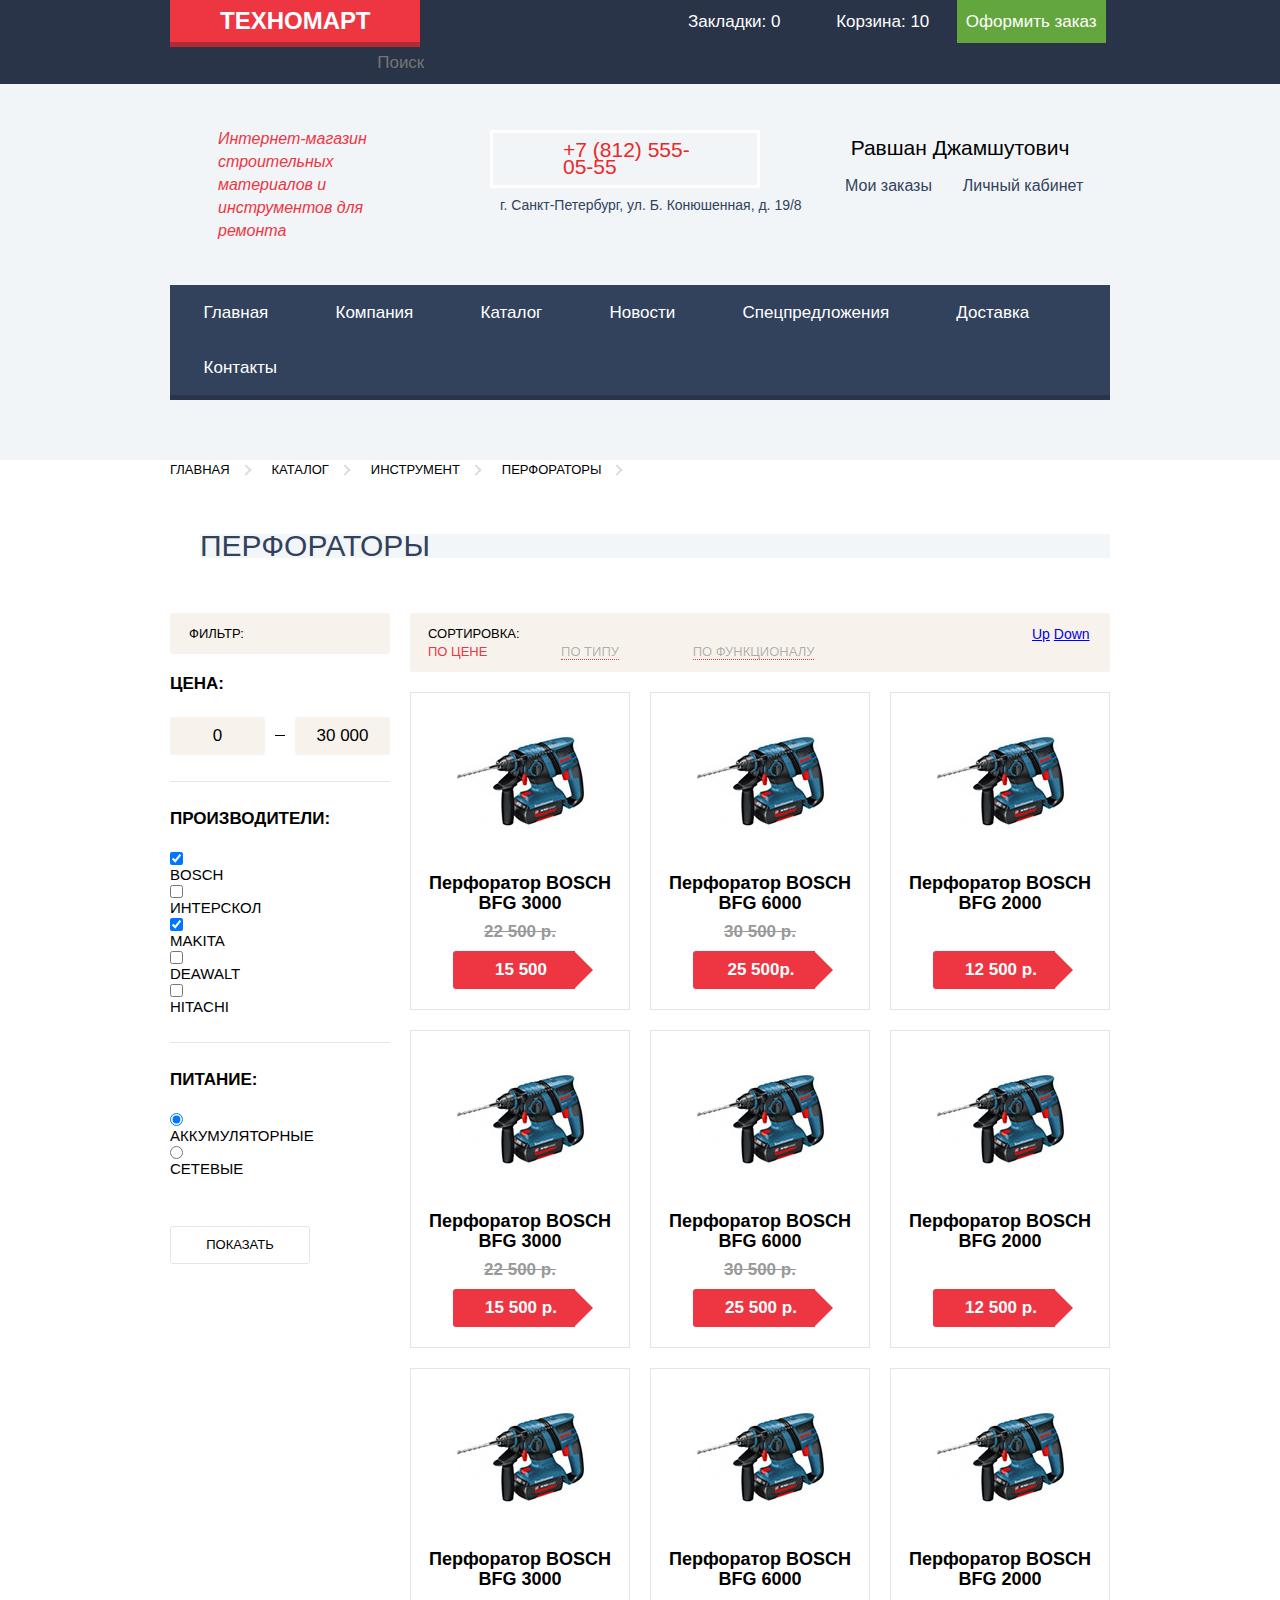
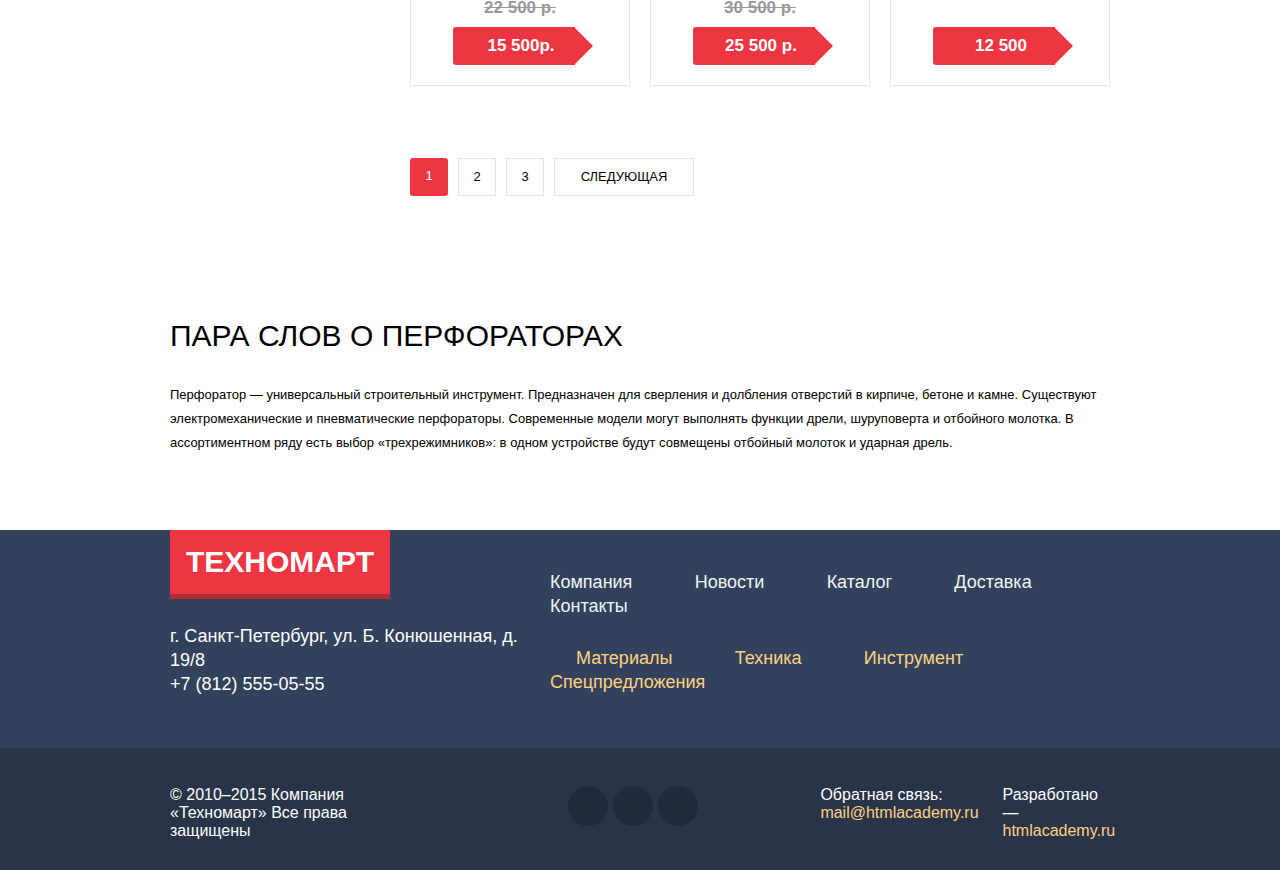
==== commit a541d5a5: "All basic styles" ====
--- a/catalog.html
+++ b/catalog.html
@@ -119,60 +119,60 @@
 				<div class="catalog-item">
 					<a href="#"><img src="img\catalog-item-2.jpg" alt="Перфоратор BOSCH BFG 3000"></a>
 					<p class="item-name">Перфоратор BOSCH BFG 3000</p>
-					<p class="item-last-price">22 500 р.</p>
-					<p class="item-price">15 500</p>
+					<p class="old-price">22 500 р.</p>
+					<p class="price">15 500</p>
 				</div>
 				<div class="catalog-item">
 					<a href="#"><img src="img\catalog-item-3.jpg" alt="Перфоратор BOSCH BFG 6000"></a>
 					<p class="item-name">Перфоратор BOSCH BFG 6000</p>
-					<p class="item-last-price">30 500 р.</p>
-					<p class="item-price">25 500р.</p>
+					<p class="old-price">30 500 р.</p>
+					<p class="price">25 500р.</p>
 				</div>
 				<div class="catalog-item">
 					<a href="#"><img src="img\catalog-item-2.jpg" alt="Перфоратор BOSCH BFG 2000"></a>
 					<p class="item-name">Перфоратор BOSCH BFG 2000</p>
-					<p class="item-price">12 500 р.</p>
+					<p class="price">12 500 р.</p>
 				</div>
 				<div class="catalog-item">
 					<a href="#"><img src="img\catalog-item-2.jpg" alt="Перфоратор BOSCH BFG 3000"></a>
 					<p class="item-name">Перфоратор BOSCH BFG 3000</p>
-					<p class="item-last-price">22 500 р.</p>
-					<p class="item-price">15 500 р.</p>
+					<p class="old-price">22 500 р.</p>
+					<p class="price">15 500 р.</p>
 				</div>
 				<div class="catalog-item">
 					<a href="#"><img src="img\catalog-item-3.jpg" alt="Перфоратор BOSCH BFG 6000"></a>
 					<p class="item-name">Перфоратор BOSCH BFG 6000</p>
-					<p class="item-last-price">30 500 р.</p>
-					<p class="item-price">25 500 р.</p>
+					<p class="old-price">30 500 р.</p>
+					<p class="price">25 500 р.</p>
 				</div>
 				<div class="catalog-item">
 					<a href="#"><img src="img\catalog-item-2.jpg" alt="Перфоратор BOSCH BFG 2000"></a>
 					<p class="item-name">Перфоратор BOSCH BFG 2000</p>
-					<p class="item-price">12 500 р.</p>
+					<p class="price">12 500 р.</p>
 				</div>
 				<div class="catalog-item">
 					<a href="#"><img src="img\catalog-item-2.jpg" alt="Перфоратор BOSCH BFG 3000"></a>
 					<p class="item-name">Перфоратор BOSCH BFG 3000</p>
-					<p class="item-last-price">22 500 р.</p>
-					<p class="item-price">15 500р.</p>
+					<p class="old-price">22 500 р.</p>
+					<p class="price">15 500р.</p>
 				</div>
 				<div class="catalog-item">
 					<a href="#"><img src="img\catalog-item-3.jpg" alt="Перфоратор BOSCH BFG 6000"></a>
 					<p class="item-name">Перфоратор BOSCH BFG 6000</p>
-					<p class="item-last-price">30 500 р.</p>
-					<p class="item-price">25 500 р.</p>
+					<p class="old-price">30 500 р.</p>
+					<p class="price">25 500 р.</p>
 				</div>
 				<div class="catalog-item">
 					<a href="#"><img src="img\catalog-item-2.jpg" alt="Перфоратор BOSCH BFG 2000"></a>
 					<p class="item-name">Перфоратор BOSCH BFG 2000</p>
-					<p class="item-price">12 500</p>
-				</div>
-				</div>
+					<p class="price">12 500</p>
+				</div>
+			</div>
 				<ul class="paginator">
 					<li class="page-active">1</li>
 					<li><a href="#">2</a></li>
 					<li><a href="#">3</a></li>
-					<li><a href="#">Следующая</a></li>
+					<li class="paginator-next-link"><a href="#">Следующая</a></li>
 				</ul>
 			</div>
 		</div>
--- a/css/style.css
+++ b/css/style.css
@@ -1137,16 +1137,26 @@
 
 .search-filter {
 	background-color: #f7f3ec;
+	border-radius: 3px;
+	padding: 11.5px 18px;
+	margin-bottom: 20px;
 }
 
 .filter-left-wrapper {
 	float: left;
-	width: 640px;
-}
-
-	.filter-left-wrapper  .sort {
+	width: 600px;
+	font-family: 'PT Sans', Arial, sans-serif;
+	font-size: 13px;
+	line-height: 18px;
+	text-transform: uppercase;
+}
+
+	.filter-left-wrapper .sort {
 		display: block;
 		float: left;
+		margin: 0;
+		padding: 0;
+		margin-right: 140px;
 	}
 
 	.filter-left-wrapper  ul {
@@ -1156,8 +1166,33 @@
 		list-style-type: none;
 	}
 
+	.filter-left-wrapper .search-filter-active{
+		color: #ee3643;
+	}
+
 	.filter-left-wrapper li {
 		display: inline-block;
+		margin-right: 70px;
+	}
+
+	.filter-left-wrapper li:last-of-type {
+		margin-right: 0;
+	}
+
+	.filter-left-wrapper a {
+		text-decoration: none;
+		color: rgba(0,0,0,.3);
+		border-bottom: 1px dotted #ee3643;
+	}
+
+	.filter-left-wrapper a:hover {
+		color: #000;
+		border-bottom: 1px solid #ee3643;
+	}
+
+	.filter-left-wrapper a:active {
+		color: #ee3643;
+		border-bottom: none;
 	}
 
 .arrows {
@@ -1165,16 +1200,77 @@
 	width: 60px;
 }
 
+.catalog .catalog-item:nth-child(4n) {
+	margin-right: 20px;
+}
+
+.catalog .catalog-item:nth-child(3n) {
+	margin-right: 0;
+	margin-bottom: 20px;
+}
+
 .paginator {
 	margin: 0;
 	padding: 0;
+	margin-top: 52px;
 	list-style-type: none;
+	font-family: 'PT Sans', Arial, sans-serif;
+	font-size: 0;
+	text-transform: uppercase;
+	line-height: 36px;
+	margin-bottom: 128px;
 }
 
 	.paginator li {
+		font-size: 13px;
 		display: inline-block;
-	}
-
-.description {
-	background-color: #f2f6f8;
+		-webkit-box-sizing: border-box;
+		-moz-box-sizing: border-box;
+		box-sizing: border-box;
+		height: 38px;
+		width: 38px;
+		background-color: #ee3643;
+		border-radius: 3px;
+		color: #fff;
+		margin-right: 10px;
+		text-align: center;
+		vertical-align: middle;
+	}
+
+	.paginator a {
+		display: block;
+		background: #fff;
+		-webkit-box-sizing: border-box;
+		-moz-box-sizing: border-box;
+		box-sizing: border-box;
+		border: 1px solid #e5e5e5;
+		border-radius: 2px;
+		height: 100%;
+		text-decoration: none;
+		color: #000;
+	}
+
+	.paginator a:hover {
+		border-color: #bdc6ca;
+	}
+
+	.paginator a:active {
+		border-color: #ee3643
+	}
+
+	.paginator .paginator-next-link {
+		width: 140px;
+	}
+
+.description h2 {
+	margin: 0;
+	margin-bottom: 35px;
+}
+
+.description p {
+	margin: 0;
+	font-family: 'PT Sans', Arial, sans-serif;
+	font-size: 13px;
+	line-height: 24px;
+	margin-bottom: 75px;
 }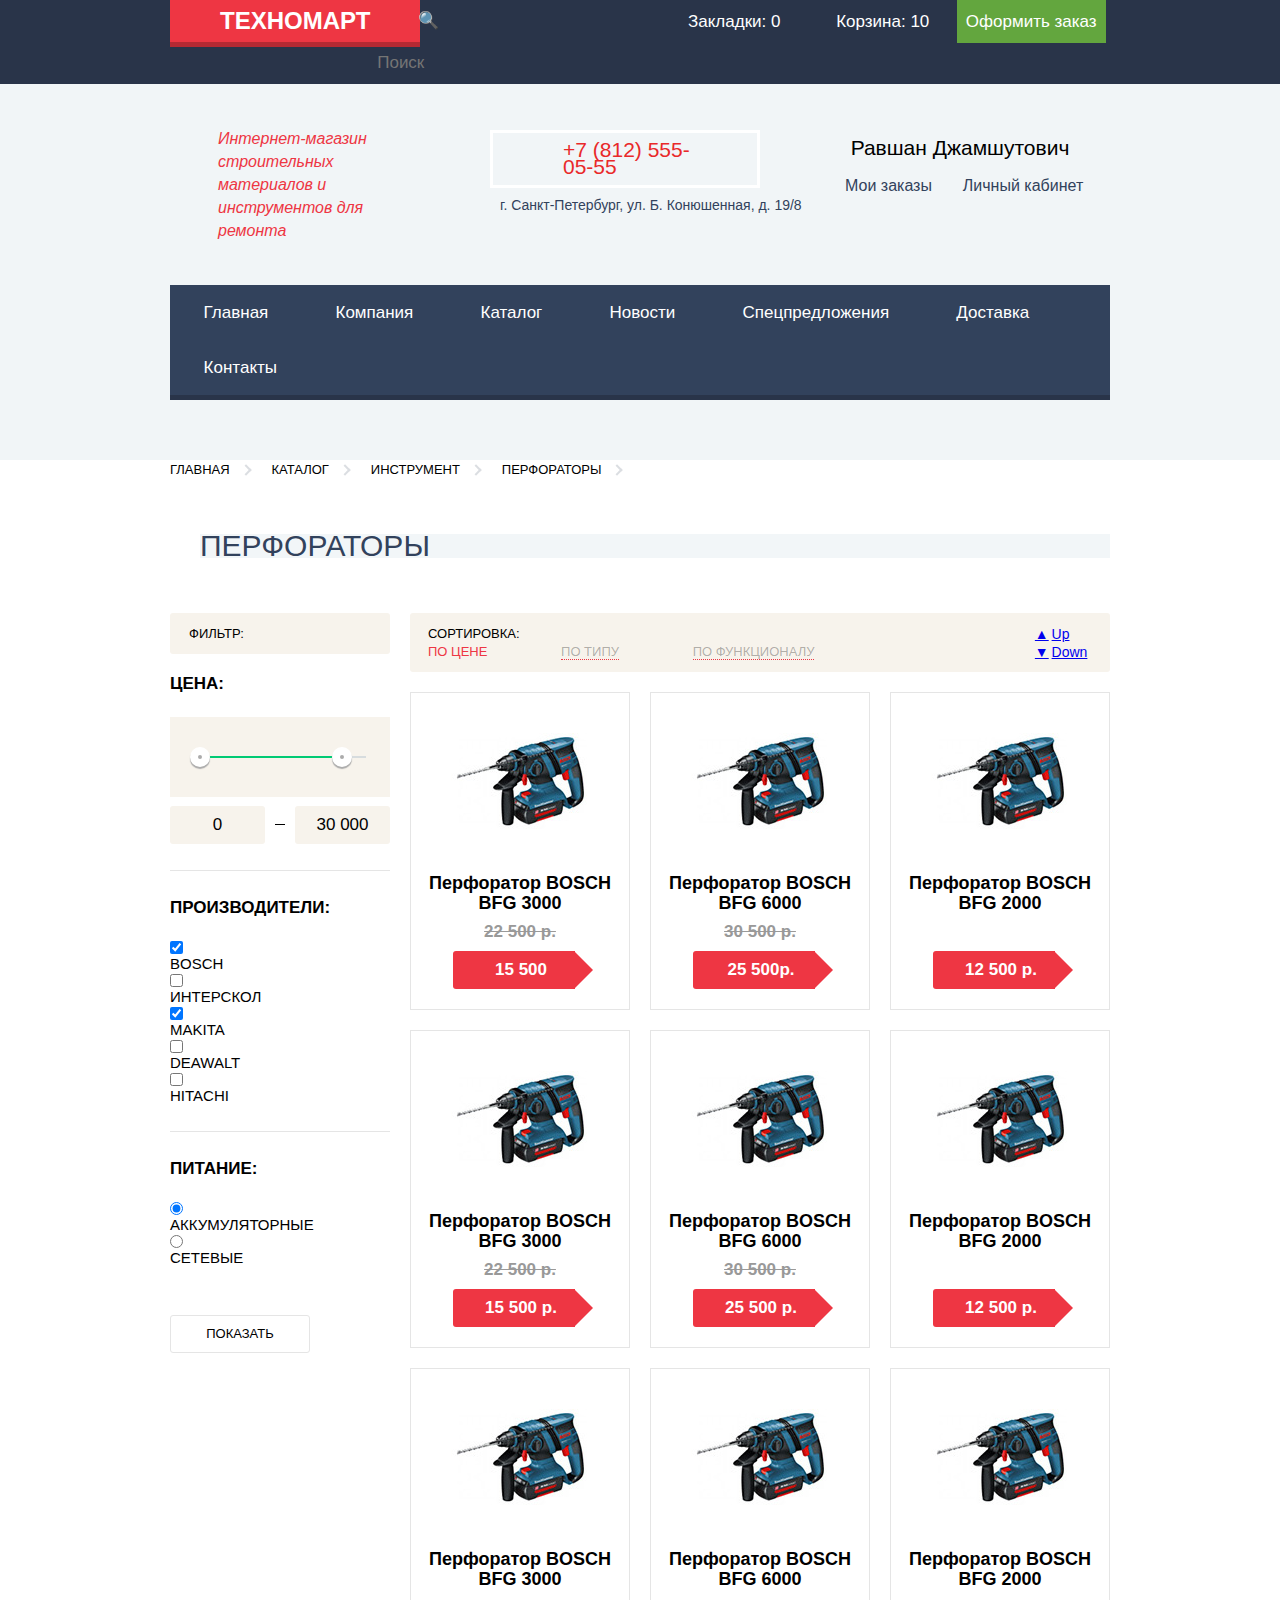
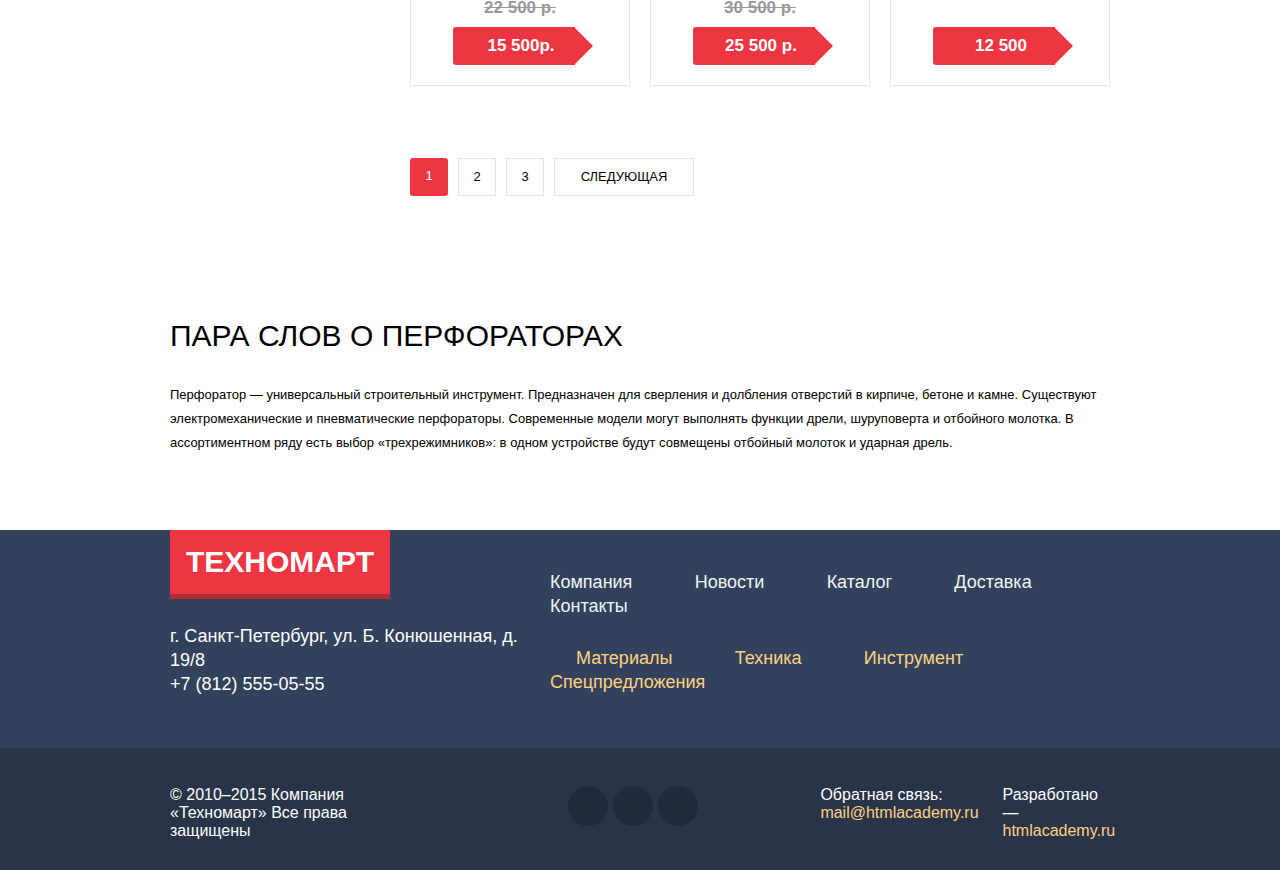
==== commit ff58fb76: "Icon font" ====
--- a/catalog.html
+++ b/catalog.html
@@ -14,7 +14,8 @@
 			<div class="container clearfix">
 				<div class="top-header-left clearfix">
 					<a href="index.html" class="link-techmarket">Техномарт</a>
-					<input type="text" class="header-search" name="header-search" placeholder="Поиск">
+					<input type="text" class="header-search" name="header-search" id="header-search" placeholder="Поиск">
+					<label class="icon-search" for="header-search"></label>
 				</div>
 				<div class="top-header-right clearfix">
 					<a href="#">Закладки: 0</a>
--- a/css/style.css
+++ b/css/style.css
@@ -1,3 +1,84 @@
+@charset "UTF-8";
+
+ @font-face {
+  font-family: 'symbols-technomart';
+  src: url('../font/symbols-technomart.eot?22619757');
+  src: url('../font/symbols-technomart.eot?22619757#iefix') format('embedded-opentype'),
+       url('../font/symbols-technomart.woff?22619757') format('woff'),
+       url('../font/symbols-technomart.ttf?22619757') format('truetype'),
+       url('../font/symbols-technomart.svg?22619757#symbols-technomart') format('svg');
+  font-weight: normal;
+  font-style: normal;
+}
+/* Chrome hack: SVG is rendered more smooth in Windozze. 100% magic, uncomment if you need it. */
+/* Note, that will break hinting! In other OS-es font will be not as sharp as it could be */
+/*
+@media screen and (-webkit-min-device-pixel-ratio:0) {
+  @font-face {
+    font-family: 'symbols-technomart';
+    src: url('../font/symbols-technomart.svg?22619757#symbols-technomart') format('svg');
+  }
+}
+*/
+ 
+ [class^="icon-"]:before, [class*=" icon-"]:before {
+  font-family: "symbols-technomart";
+  font-style: normal;
+  font-weight: normal;
+  speak: none;
+ 
+  display: inline-block;
+  text-decoration: inherit;
+  width: 1em;
+  margin-right: .2em;
+  text-align: center;
+  /* opacity: .8; */
+ 
+  /* For safety - reset parent styles, that can break glyph codes*/
+  font-variant: normal;
+  text-transform: none;
+     
+  /* fix buttons height, for twitter bootstrap */
+  line-height: 1em;
+ 
+  /* Animation center compensation - margins should be symmetric */
+  /* remove if not needed */
+  margin-left: .2em;
+ 
+  /* you can be more comfortable with increased icons size */
+  /* font-size: 120%; */
+ 
+  /* Uncomment for 3D effect */
+  /* text-shadow: 1px 1px 1px rgba(127, 127, 127, 0.3); */
+}
+ 
+.icon-left:before { content: '\3c'; } /* '&lt;' */
+.icon-right:before { content: '\3e'; } /* '&gt;' */
+.icon-basket:before { content: '\62'; } /* 'b' */
+.icon-facebook:before { content: '\66'; } /* 'f' */
+.icon-twitter:before { content: '\74'; } /* 't' */
+.icon-vk:before { content: '\76'; } /* 'v' */
+.icon-up:before { content: '\2c4'; } /* '˄' */
+.icon-down:before { content: '\2c5'; } /* '˅' */
+.icon-left-big:before { content: '\2190'; } /* '←' */
+.icon-right-big:before { content: '\2192'; } /* '→' */
+.icon-login:before { content: '\2386'; } /* '⎆' */
+.icon-logout:before { content: '\241b'; } /* '␛' */
+.icon-up-dir:before { content: '\25b2'; } /* '▲' */
+.icon-down-dir:before { content: '\25bc'; } /* '▼' */
+.icon-circle:before { content: '\25cb'; } /* '○' */
+.icon-circle-dot:before { content: '\25cf'; } /* '●' */
+.icon-star:before { content: '\2605'; } /* '★' */s
+.icon-check-off:before { content: '\2610'; } /* '☐' */
+.icon-check-on:before { content: '\2611'; } /* '☑' */
+.icon-youtube:before { content: '\f39e'; } /* '' */
+.icon-home:before { content: '\1f3e0'; } /* '\1f3e0' */
+.icon-user:before { content: '\1f468'; } /* '\1f468' */
+.icon-phone:before { content: '\1f4de'; } /* '\1f4de' */
+.icon-instagramm:before { content: '\1f4f7'; } /* '\1f4f7' */
+.icon-search:before { content: '\1f50d'; } /* '\1f50d' */
+.icon-bookmark:before { content: '\1f516'; } /* '\1f516' */
+
 body {
 	font-family: "Cuprum", Arial, sans-serif;
 	font-size: 14px;
@@ -48,6 +129,7 @@
 	}
 
 .top-header-left {
+	position: relative;
 	float: left;
 	width: 490px;
 }
@@ -104,6 +186,22 @@
 	background-color: #fff;
 	color: #000;
 	outline: none;
+}
+
+label[class="icon-search"]:before {
+	font-size: 17px;
+	position: absolute;
+	top: 12px;
+	left: 245px;
+	color: #81868f;
+}
+
+.header-search:hover + label[class="icon-search"]:before {
+	color: #fff;
+}
+
+.header-search:focus + label[class="icon-search"]:before {
+	color: #ee3643;
 }
 
 .top-header-right {
@@ -471,6 +569,7 @@
 /*************************************************/
 
 .category-item {
+	position: relative;
 	width: 300px;
 	float: left;
 	min-height: 123px;
@@ -481,6 +580,7 @@
 	box-sizing: border-box;
 	padding: 20px 23px 12px;
 	background-color: #f6b22d;
+	overflow: hidden;
 }
 
 .category-item:nth-of-type(3n){
@@ -499,6 +599,26 @@
 		font-weight: bold;
 		margin-bottom: 18px;
 	}
+
+.new-element:after {
+	position: absolute;
+	display: block;
+	content:'new';
+	font-family: 'PT Sans Narrow', Arial, sans-serif;
+	font-size: 16px;
+	height: 28px;
+	width: 85px;
+	background: #ee3643;
+	color: #fff;
+	text-align: center;
+	-webkit-box-sizing: border-box;
+	-moz-box-sizing: border-box;
+	box-sizing: border-box;
+	padding-top: 3px;
+	transform: rotate(45deg);
+	top: 7px;
+	right: -21px;
+}
 
 .btn {
 	display: block;
@@ -660,6 +780,7 @@
 	min-height: 316px;
 	border: 1px solid #e5e5e5;
  	margin-right: 20px;
+ 	overflow: hidden;
 }
 
 .catalog-item:nth-child(4n) {
@@ -1056,6 +1177,51 @@
 	margin-bottom: 18px;
 }
 
+.range {
+	position: relative;
+	background: #f7f3ec;
+	height: 80px;
+	margin-bottom: 9px;
+	padding-top: 39px;
+	-webkit-box-sizing: border-box;
+	-moz-box-sizing: border-box;
+	box-sizing: border-box;
+}
+
+	.range .scale {
+		height: 2px;
+		width: 170px;
+		background: #d7dcde;
+		margin-left: 26px;
+	}
+
+	.range .scale .bar {
+		height: 2px;
+		width: 142px;
+		background: #00ca74;
+	}
+
+	.range .toggle {
+		position: absolute;
+		width: 4px;
+		height: 4px;
+		background: #ababab;
+		border: 8px solid #fff;
+		border-radius: 50%;
+		top: 30px;
+		left: 20px;
+		box-shadow: 0 2px 1px 0 #ababab;
+	}
+
+	.range .max-toggle {
+		left: 162px;
+	}
+
+	.range .toggle:hover {
+		cursor: pointer;
+		background: #00ca74;
+	}
+
 .wrapper-input input{
 	position: relative;
 	display: block;
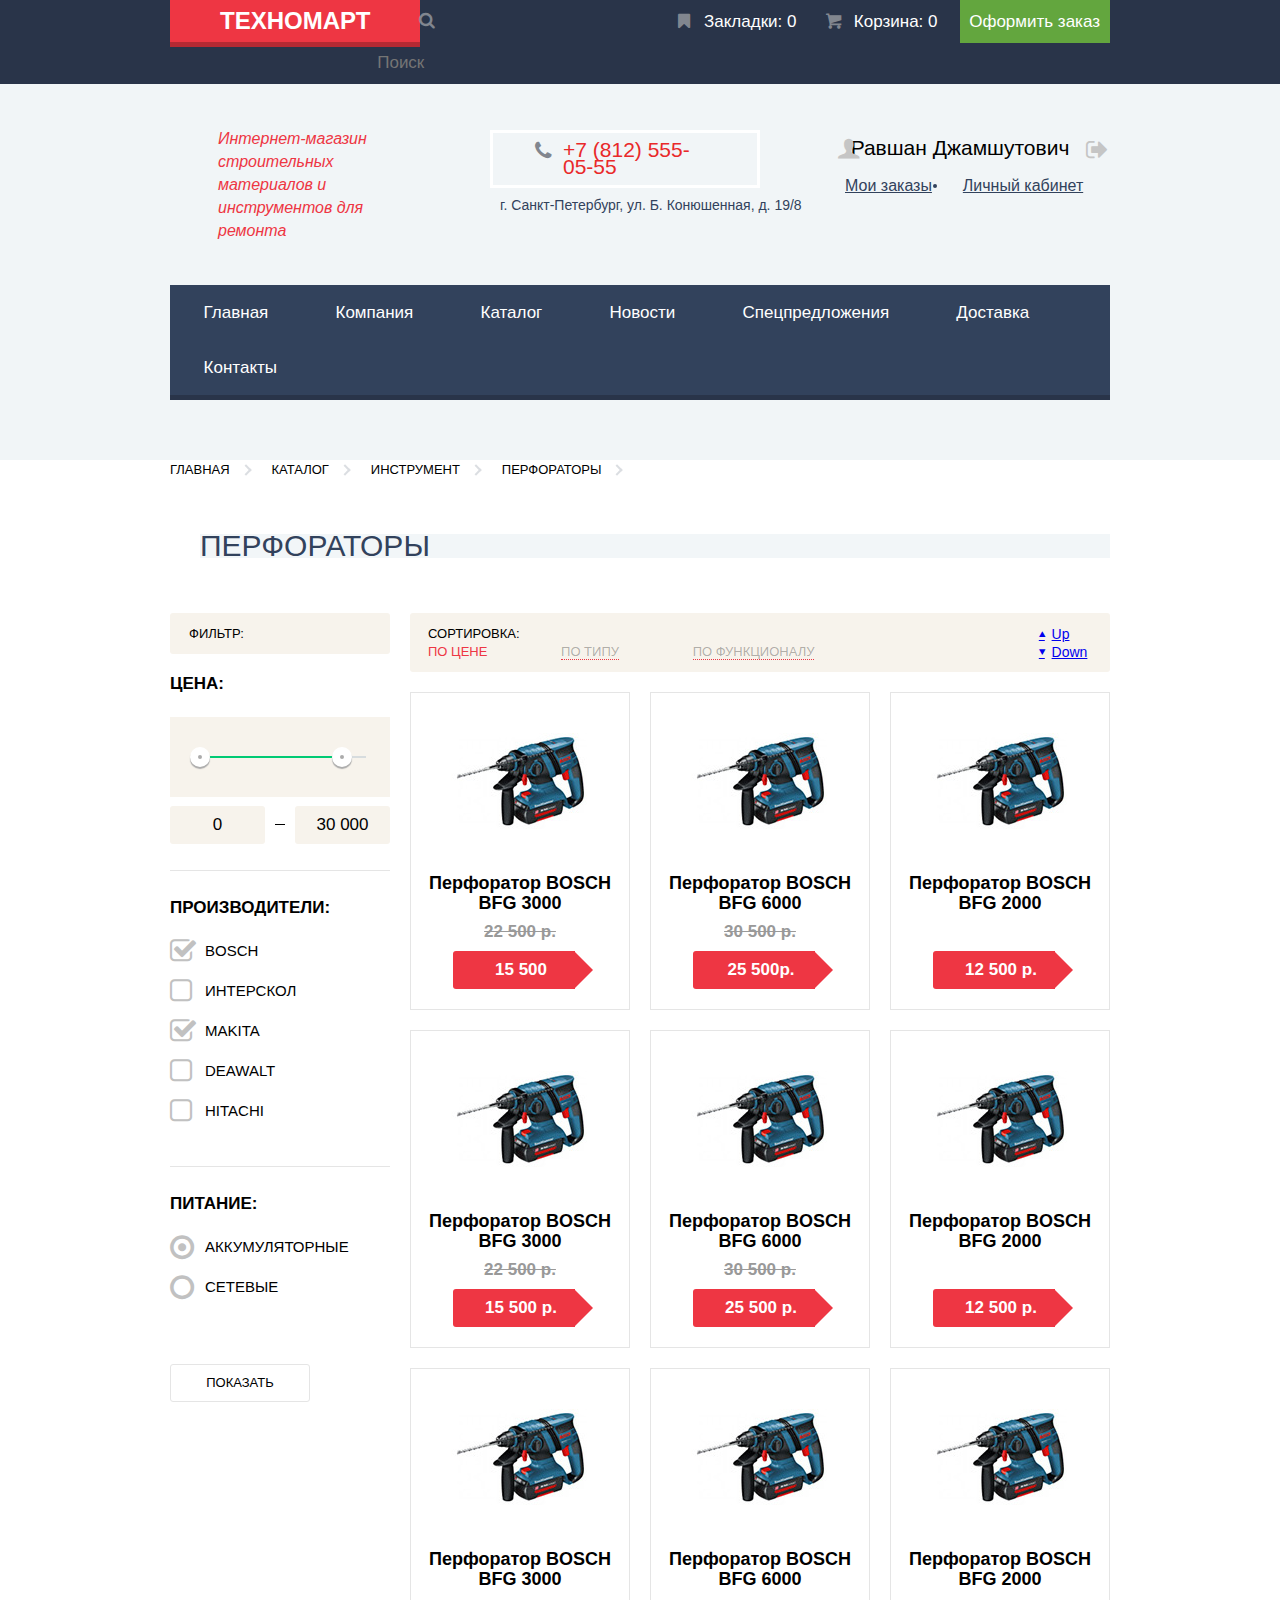
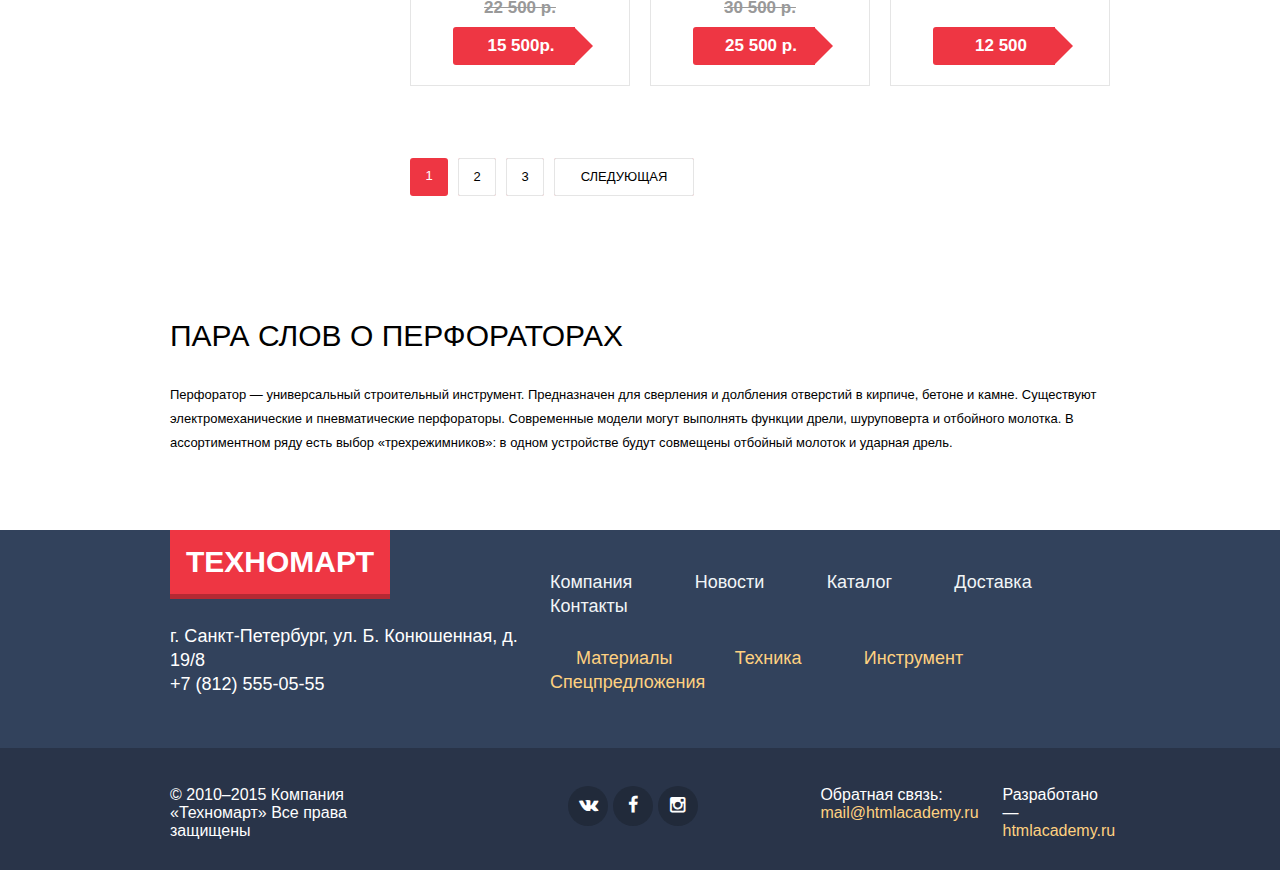
==== commit 4e3875a1: "Full icon font" ====
--- a/catalog.html
+++ b/catalog.html
@@ -18,8 +18,8 @@
 					<label class="icon-search" for="header-search"></label>
 				</div>
 				<div class="top-header-right clearfix">
-					<a href="#">Закладки: 0</a>
-					<a href="#">Корзина: 10</a>
+					<a href="#" class="bookmark-link icon-bookmark">Закладки: 0</a>
+					<a href="#" class="basket-link icon-basket">Корзина: 0</a>
 					<a href="#" class="green-header-link">Оформить заказ</a>
 				</div>
 			</div>
@@ -29,11 +29,12 @@
 				<section class="middle-header clearfix">
 					<h4>Интернет-магазин строительных материалов и инструментов для ремонта</h4>
 					<div class="header-contacts">
-						<p class="header-phone">+7 (812) 555-05-55</p>
+						<p class="header-phone icon-phone">+7 (812) 555-05-55</p>
 						<p class="header-adress">г. Санкт-Петербург, ул. Б. Конюшенная, д. 19/8</p>
 					</div>
 					<div class="header-profile"> <!-- Отличие от главной страницы - профиль! -->
-						<a href="#" class="header-profile-name">Равшан Джамшутович</a>
+						<a href="#" class="header-profile-name icon-user">Равшан Джамшутович</a>
+						<a href="#" class="header-logout icon-logout">logout</a>
 						<div class="header-profile-link clearfix">
 							<a href="#">Мои заказы</a>
 							<a href="#">Личный кабинет</a>
@@ -219,9 +220,9 @@
 						Все права защищены</p>
 				</div>
 				<div class="footer-down-item footer-social">
-					<a href="#" class="social-btn">Vkontate</a>
-					<a href="#" class="social-btn">Facebook</a>
-					<a href="#" class="social-btn">Instagram</a>
+					<a href="#" class="icon-vk">Vkontate</a>
+					<a href="#" class="icon-facebook">Facebook</a>
+					<a href="#" class="icon-instagramm">Instagram</a>
 				</div>
 				<div class="footer-down-item footer-credits clearfix">
 					<div class="footer-mail">
--- a/css/style.css
+++ b/css/style.css
@@ -210,11 +210,12 @@
 }
 
 	.top-header-right a {
+		position: relative;
 		float: left;
 		display: block;
-		width: 33%;
+		width: 33.3%;
 		padding: 12.5px 0;
-		text-align: center;
+		padding-left: 44px;
 		text-decoration: none;
 		font-size: 17px;
 		line-height: 18px;
@@ -232,8 +233,30 @@
 		background-color: #161d29;
 	}
 
-.green-header-link {
+	.top-header-right a:hover:before {
+		color: #fff;
+	}
+
+	.top-header-right a:active:before {
+		color: #a7a8ab;
+	}
+
+.bookmark-link:before {
+	position: absolute;
+	left: 12px;
+	color: #81868f;
+}
+
+.basket-link:before {
+	position: absolute;
+	left: 12px;
+	color: #81868f;
+}
+
+a.green-header-link {
 	background-color: #63a63e;
+	padding-left: 0;
+	text-align: center;
 }
 
 a.green-header-link:hover {
@@ -270,6 +293,7 @@
 }
 
 .header-phone {
+	position: relative;
 	display: block;
 	margin: 46px 50px 0 20px;
 	padding: 9px 40px 9px 70px;
@@ -279,6 +303,13 @@
 	border: 3px solid #fff;
 }
 
+.header-phone:before {
+	position: absolute;
+	color: #81868f;
+	left: 35px;
+	top: 7px;
+}
+
 .header-adress {
 	display: block;
 	font-size: 14px;
@@ -295,11 +326,13 @@
 }
 
 .header-profile {
+	position: relative;
 	float: right;
 	width: 300px;
 }
 
 .header-profile-name {
+	position: relative;
 	display: block;
 	margin: 0;
 	text-align: center;
@@ -315,8 +348,48 @@
 		color: #b0b0b0;
 	}
 
+.header-profile-name:before {
+	position: absolute;
+	left: 24px;
+	top: -1px;
+	color: #c5c5c5;
+}
+
+.header-profile-name:hover:before {
+	color: #101013;
+} 
+
+.header-profile-name:active:before {
+	color: #b0b0b0;
+}
+
+.header-logout {
+	text-decoration: none;
+	position: absolute;
+	font-size: 0;
+}
+
+.header-logout:before {
+	position: absolute;
+	font-size: 24px;
+	color: #c5c5c5;
+	top: -39px;
+	left: 270px;
+}
+
+.header-logout:hover:before {
+	color: #32425c;
+}
+
+.header-logout:active:before {
+	color: #c5c5c5;
+}
+
+.header-profile-link {
+	position: relative;
+}
+
 .header-profile-link a {
-	text-decoration: none;
 	font-size: 16px;
 	line-height: 18px;
 	color: #32425c;
@@ -335,7 +408,20 @@
 		color: #b0b0b0;
 	}
 
+.header-profile-link:first-of-type:after {
+	position: absolute;
+	display: block;
+	content: '';
+	background: #32425c;
+	height: 4px;
+	width: 4px;
+	left: 123px;
+	bottom: 7px;
+	border-radius: 50%;
+}
+
 .header-btn {
+	position: relative;
 	display: block;
 	float: left;
 	background-color: #fff;
@@ -348,12 +434,27 @@
 	padding: 10.5px 27px;
 }
 
+.header-btn:before {
+	position: absolute;
+	left: -7px;
+	top: 9px;
+	color: #c5c5c5;
+}
+
 .header-btn:hover {
 	color: #ee3643;
 }
 
+.header-btn:hover:before {
+	color: #32425c;
+}
+
 .header-btn:active {
 	color: rgba(0, 0, 0, 0.28);
+}
+
+.header-btn:active:before {
+	color: #c5c5c5;
 }
 
 .main-navigation {
@@ -516,18 +617,25 @@
 }
 
 .footer-social a {
+	position: relative;
 	display: inline-block;
 	height: 40px;
 	width: 40px;
 	background-color: #212a3a;
 	border-radius: 50%;
 	margin-right: 5px;
+	text-decoration: none;
 }
 
 .footer-social a:hover {
 	background-color: #ee3643;
 }
 
+.footer-social a:before {
+	position: relative;
+	font-size: 18px;
+	top: 10px;
+}
 
 .footer-credits {
 	padding-left: 30px;
@@ -697,6 +805,7 @@
 }
 
 .big-category-item {
+	position: relative;
 	width: 620px;
 	min-height: 266px;
 	padding-top: 25px;
@@ -730,6 +839,33 @@
 
 .big-category-item .btn:active {
 	background-color: #ba2732;
+}
+
+.big-category-item:before {
+	cursor: pointer;
+	content: '\3c'; 
+	position: absolute;
+	display: block;
+	font-family: "symbols-technomart";
+  font-style: normal;
+  font-weight: normal;
+  font-size: 42px;
+  color: #fff;
+  top: 122px;
+}
+
+.big-category-item:after {
+	cursor: pointer;
+	content: '\3e'; 
+	position: absolute;
+	display: block;
+	font-family: "symbols-technomart";
+  font-style: normal;
+  font-weight: normal;
+  font-size: 42px;
+  color: #fff;
+  top: 122px;
+  right: 23px;
 }
 
 .category-items {
@@ -1261,16 +1397,55 @@
 		right: -105px;
 	}
 
-input[type="checkbox"], input[type="radio"] {
-	display: block;
-}
 
 input[type="checkbox"] + label , input[type="radio"] + label {
+	position: relative;
+	display: block;
 	font-family: 'PT Sans', Arial, sans-serif;
 	font-size: 15px;
 	line-height: 20px;
 	text-transform: uppercase;
-}
+	margin-bottom: 20px;
+	margin-left: 35px;
+	cursor: pointer;
+}
+
+input[type="checkbox"], input[type="radio"] {
+	display: none;
+}
+
+input[type="checkbox"] + label:before {
+	position: absolute;
+	display: block;
+	font-size: 28px;
+	content: "\2610";
+	font-family: "symbols-technomart";
+	color: #c1c1c1;
+	left: -35px;
+}
+
+input[type="checkbox"]:checked + label:before {
+	content: '\2611';
+}
+
+input[type="radio"] + label:before {
+	position: absolute;
+	display: block;
+	font-size: 28px;
+	content: "\25cb";
+	font-family: "symbols-technomart";
+	color: #c1c1c1;
+	left: -35px;
+}
+
+input[type="radio"]:checked + label:before {
+	content: '\25cf';
+}
+
+input[type="checkbox"] + label:hover:before  , input[type="radio"] + label:hover:before {
+	color: #b5b5b5;
+}
+
 
 .catalog-filter button[type="submit"] {
 	font-size: 13px;
@@ -1296,6 +1471,14 @@
 	border-color: #ee3643;
 }
 
+input[type="checkbox"]:disabled + label, input[type="radio"]:disabled + label {
+	color: #eaeaea;
+}
+
+input[type="checkbox"]:disabled + label:before, input[type="radio"]:disabled + label:before {
+	color: #eaeaea;
+}
+
 .catalog-right {
 	float: right;
 	width: 700px;
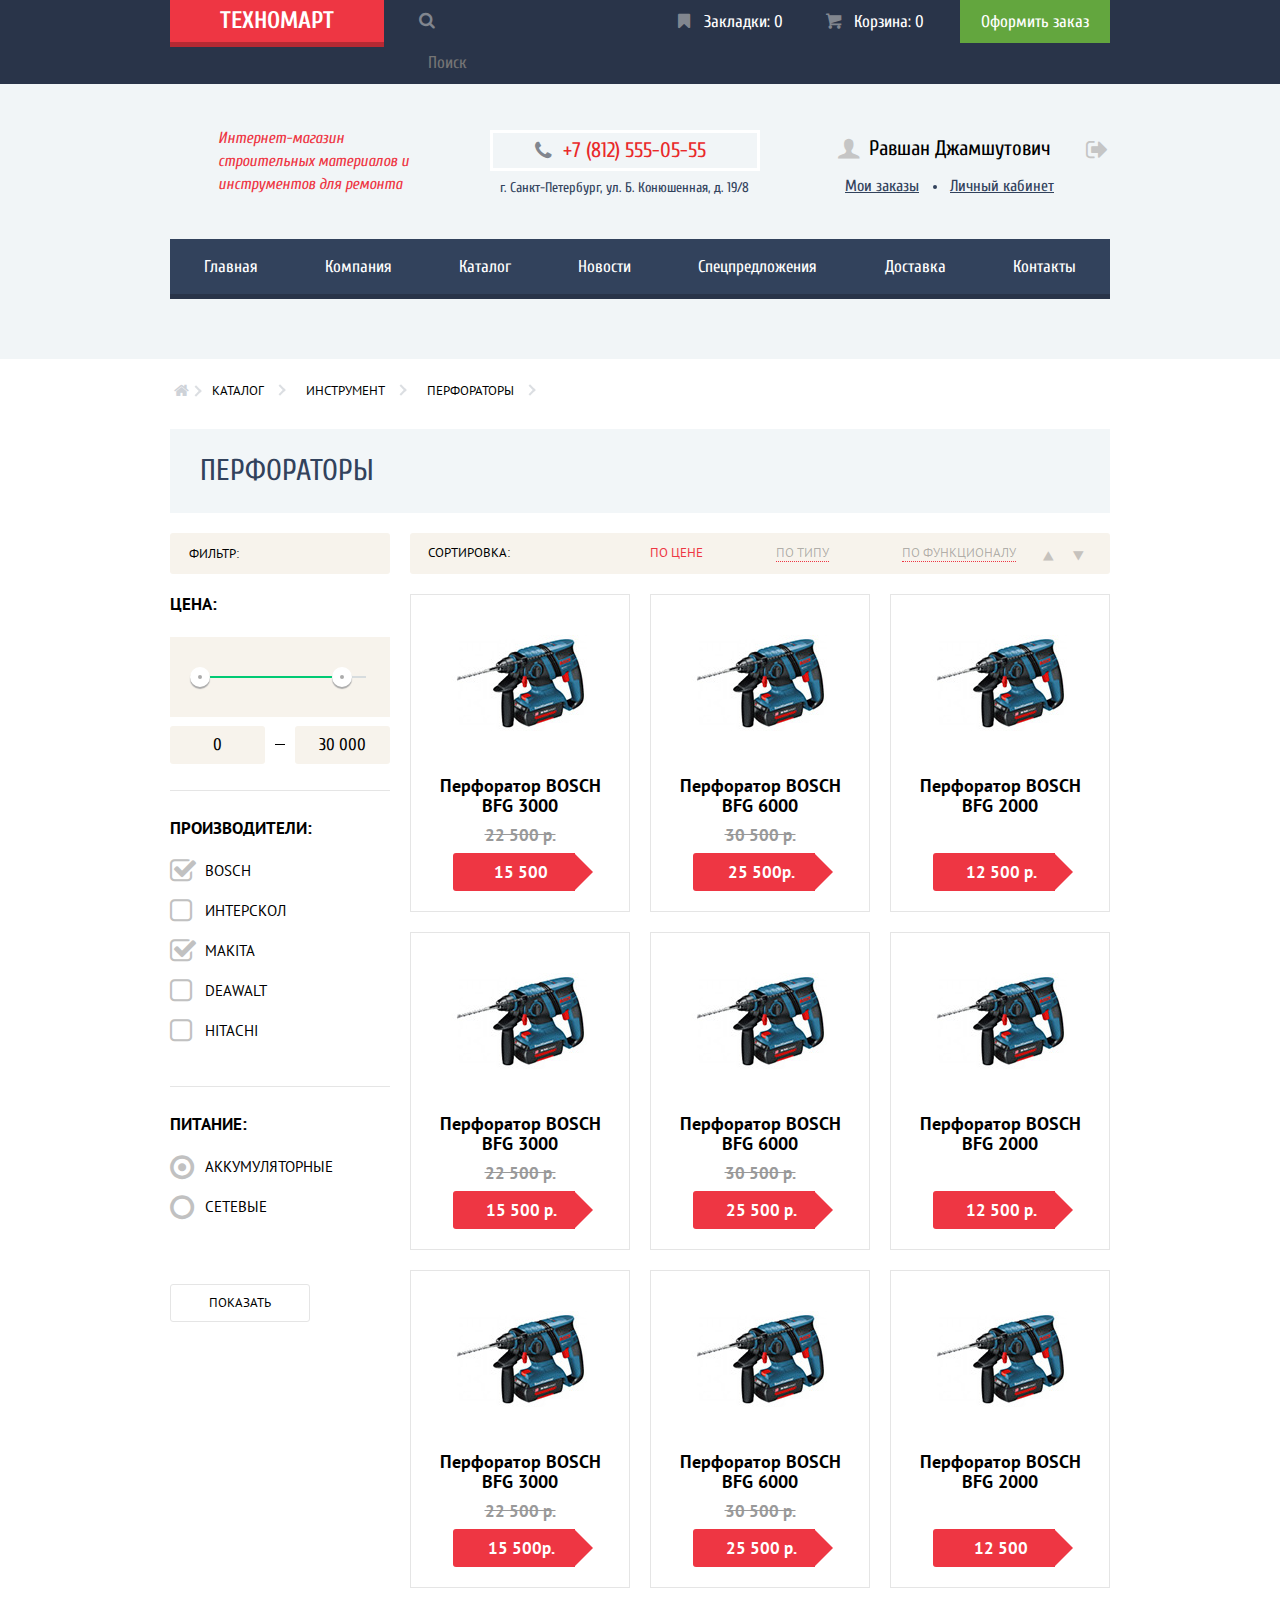
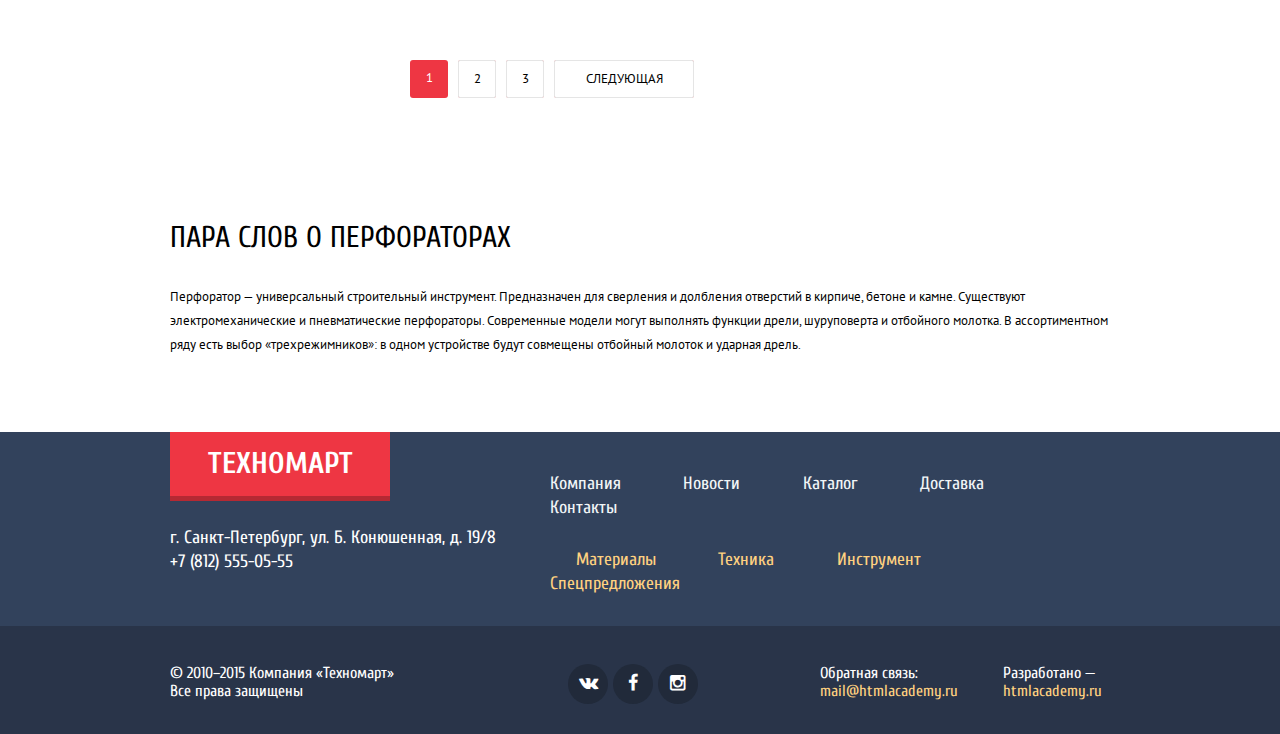
==== commit ca332f03: "Details 1" ====
--- a/catalog.html
+++ b/catalog.html
@@ -5,6 +5,8 @@
 	<title>Technomart - Catalog</title>
 	<link rel="stylesheet" href="css/normalize.css">
 	<link rel="stylesheet" href="css/style.css">
+	<link href='https://fonts.googleapis.com/css?family=Cuprum:400,700&subset=latin,cyrillic' rel='stylesheet' type='text/css'>
+	<link href='https://fonts.googleapis.com/css?family=PT+Sans:400,700,700italic,400italic&subset=latin,cyrillic' rel='stylesheet' type='text/css'>
 </head>
 <body class="catalog">
 
@@ -57,7 +59,7 @@
 	<!-- Основной контент каталога -->
 	<div class="container clearfix">
 		<ul class="breadcrumbs">
-			<li><a href="#">Главная</a></li>
+			<li><a href="index.html" class="icon-home">Главная</a></li>
 			<li><a href="#">Каталог</a></li>
 			<li><a href="#">Инструмент</a></li>
 			<li><a href="#">Перфораторы</a></li>
--- a/css/style.css
+++ b/css/style.css
@@ -492,7 +492,7 @@
 	}
 
 	.catalog .main-header {
-		margin-bottom: 0;
+		margin-bottom: 23px;
 	}
 
 /*************************************************/
@@ -1234,7 +1234,7 @@
 	margin: 0;
 	padding: 0;
 	list-style-type: none;
-	margin-bottom: 55px;
+	margin-bottom: 22px;
 }
 
 	.breadcrumbs li {
@@ -1250,6 +1250,16 @@
 		line-height: 18px;
 		text-decoration: none;
 		color: #000;
+	}
+
+	.breadcrumbs li:first-of-type a {
+		font-size: 0;
+	}
+
+	.breadcrumbs li:first-of-type a:before {
+		font-size: 16px;
+		position: absolute;
+		color: #ced2d8;
 	}
 
 	.breadcrumbs a:after {
@@ -1265,12 +1275,16 @@
 		transform: rotate(-45deg);
 	}
 
+	.breadcrumbs li:first-of-type a:after {
+		right: -30px;
+		top: -8px;
+	}
+
 .catalog-name {
 	background-color: #f2f6f8;
 	color: #32425c;
-	margin: 0;
-	margin-left: 30px;
-	margin-bottom: 55px;
+	padding: 30px;
+	margin-bottom: 20px;
 }
 
 .catalog-filter {
@@ -1547,6 +1561,30 @@
 .arrows {
 	float: right;
 	width: 60px;
+	font-size: 0;
+}
+
+.arrows a {
+	position: relative;
+	color: #c6c2bd;
+}
+
+.arrows a:before {
+	font-size: 23px;
+	text-decoration: none;
+	position: absolute;
+}
+
+.arrows a:hover:before {
+	color: #000;
+}
+
+.arrows a:active:before {
+	color: #ee3643;
+}
+
+.arrows a:last-of-type:before {
+	left: 30px;
 }
 
 .catalog .catalog-item:nth-child(4n) {
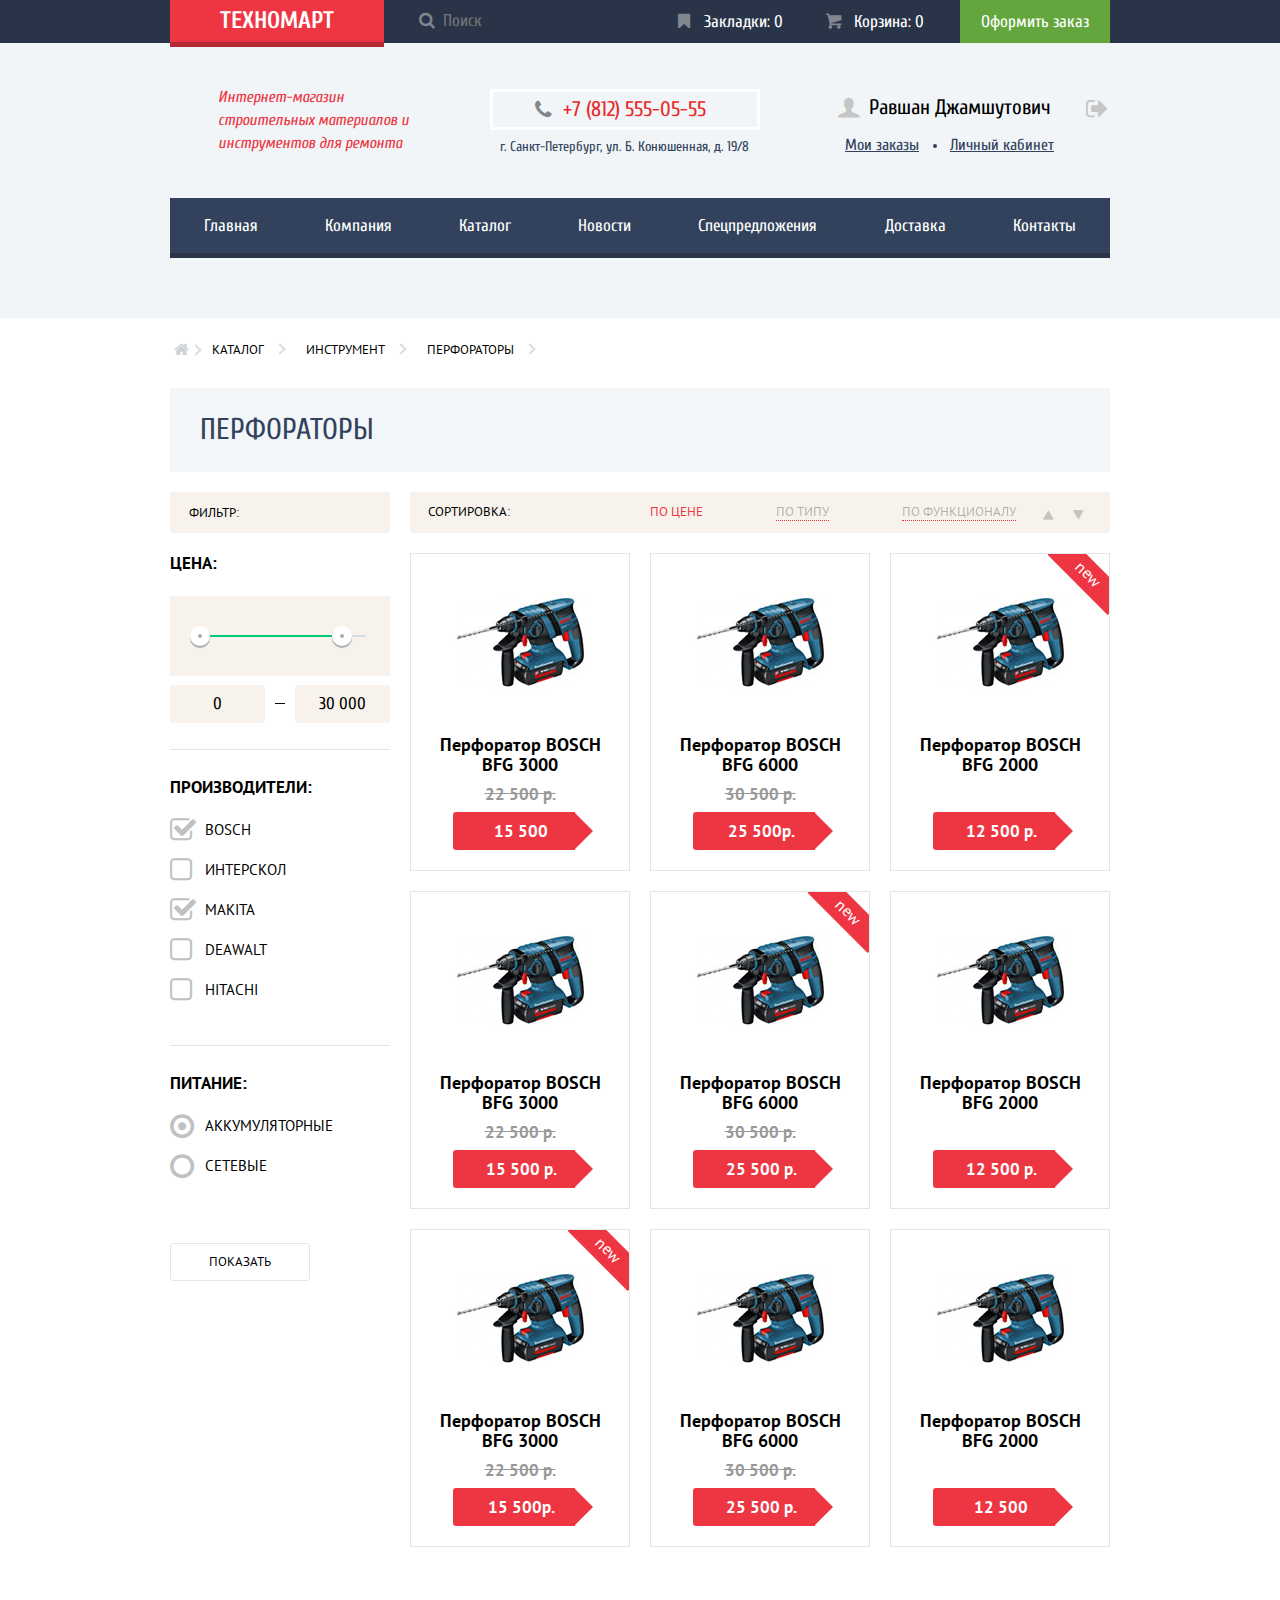
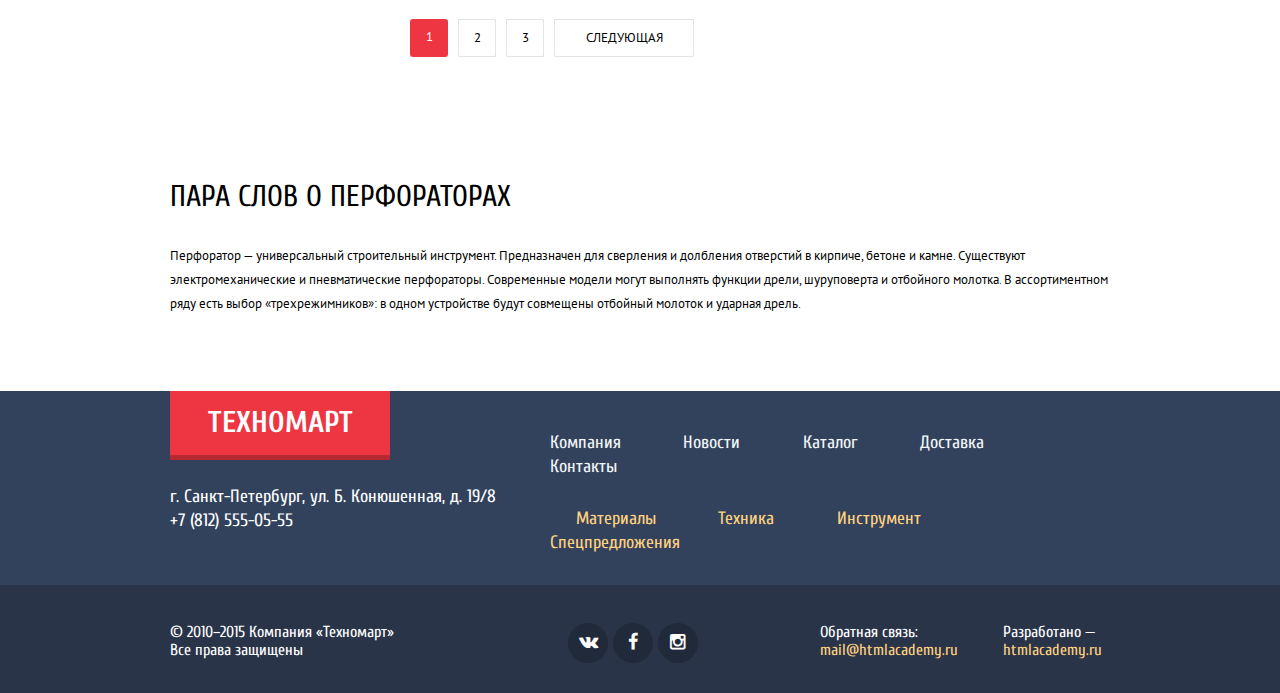
==== commit 85fa75a8: "Sprites" ====
--- a/catalog.html
+++ b/catalog.html
@@ -121,52 +121,88 @@
 			<div class="catalog">
 			<div class="clearfix">
 				<div class="catalog-item">
+					<div class="item-actions">
+						<a href="#" class="buy btn icon-basket">Купить</a>
+						<a href="#" class="bookmark btn">В закладки</a>		
+					</div>
 					<a href="#"><img src="img\catalog-item-2.jpg" alt="Перфоратор BOSCH BFG 3000"></a>
 					<p class="item-name">Перфоратор BOSCH BFG 3000</p>
 					<p class="old-price">22 500 р.</p>
 					<p class="price">15 500</p>
 				</div>
 				<div class="catalog-item">
+					<div class="item-actions">
+						<a href="#" class="buy btn icon-basket">Купить</a>
+						<a href="#" class="bookmark btn">В закладки</a>		
+					</div>
 					<a href="#"><img src="img\catalog-item-3.jpg" alt="Перфоратор BOSCH BFG 6000"></a>
 					<p class="item-name">Перфоратор BOSCH BFG 6000</p>
 					<p class="old-price">30 500 р.</p>
 					<p class="price">25 500р.</p>
 				</div>
-				<div class="catalog-item">
+				<div class="catalog-item new-element">
+					<div class="item-actions">
+						<a href="#" class="buy btn icon-basket">Купить</a>
+						<a href="#" class="bookmark btn">В закладки</a>		
+					</div>
 					<a href="#"><img src="img\catalog-item-2.jpg" alt="Перфоратор BOSCH BFG 2000"></a>
 					<p class="item-name">Перфоратор BOSCH BFG 2000</p>
 					<p class="price">12 500 р.</p>
 				</div>
 				<div class="catalog-item">
+					<div class="item-actions">
+						<a href="#" class="buy btn icon-basket">Купить</a>
+						<a href="#" class="bookmark btn">В закладки</a>		
+					</div>
 					<a href="#"><img src="img\catalog-item-2.jpg" alt="Перфоратор BOSCH BFG 3000"></a>
 					<p class="item-name">Перфоратор BOSCH BFG 3000</p>
 					<p class="old-price">22 500 р.</p>
 					<p class="price">15 500 р.</p>
 				</div>
-				<div class="catalog-item">
+				<div class="catalog-item new-element">
+					<div class="item-actions">
+						<a href="#" class="buy btn icon-basket">Купить</a>
+						<a href="#" class="bookmark btn">В закладки</a>		
+					</div>
 					<a href="#"><img src="img\catalog-item-3.jpg" alt="Перфоратор BOSCH BFG 6000"></a>
 					<p class="item-name">Перфоратор BOSCH BFG 6000</p>
 					<p class="old-price">30 500 р.</p>
 					<p class="price">25 500 р.</p>
 				</div>
 				<div class="catalog-item">
+					<div class="item-actions">
+						<a href="#" class="buy btn icon-basket">Купить</a>
+						<a href="#" class="bookmark btn">В закладки</a>		
+					</div>
 					<a href="#"><img src="img\catalog-item-2.jpg" alt="Перфоратор BOSCH BFG 2000"></a>
 					<p class="item-name">Перфоратор BOSCH BFG 2000</p>
 					<p class="price">12 500 р.</p>
 				</div>
-				<div class="catalog-item">
+				<div class="catalog-item new-element">
+					<div class="item-actions">
+						<a href="#" class="buy btn icon-basket">Купить</a>
+						<a href="#" class="bookmark btn">В закладки</a>		
+					</div>
 					<a href="#"><img src="img\catalog-item-2.jpg" alt="Перфоратор BOSCH BFG 3000"></a>
 					<p class="item-name">Перфоратор BOSCH BFG 3000</p>
 					<p class="old-price">22 500 р.</p>
 					<p class="price">15 500р.</p>
 				</div>
 				<div class="catalog-item">
+					<div class="item-actions">
+						<a href="#" class="buy btn icon-basket">Купить</a>
+						<a href="#" class="bookmark btn">В закладки</a>		
+					</div>
 					<a href="#"><img src="img\catalog-item-3.jpg" alt="Перфоратор BOSCH BFG 6000"></a>
 					<p class="item-name">Перфоратор BOSCH BFG 6000</p>
 					<p class="old-price">30 500 р.</p>
 					<p class="price">25 500 р.</p>
 				</div>
 				<div class="catalog-item">
+					<div class="item-actions">
+						<a href="#" class="buy btn icon-basket">Купить</a>
+						<a href="#" class="bookmark btn">В закладки</a>		
+					</div>
 					<a href="#"><img src="img\catalog-item-2.jpg" alt="Перфоратор BOSCH BFG 2000"></a>
 					<p class="item-name">Перфоратор BOSCH BFG 2000</p>
 					<p class="price">12 500</p>
--- a/css/style.css
+++ b/css/style.css
@@ -169,13 +169,17 @@
 
 .header-search {
 	float: right;
-	padding: 12px 61.8px;
+	padding: 12px 56.5px;
 	margin: 0;
 	border: none;
 	font-size: 17px;
 	line-height: 18px;
 	background-color: #293449;
 	color: #fff;
+	-webkit-box-sizing: border-box;
+	-moz-box-sizing: border-box;
+	box-sizing: border-box;
+	width: 274px;
 }
 
 .header-search:hover {
@@ -434,9 +438,14 @@
 	padding: 10.5px 27px;
 }
 
+.entry-btn {
+	padding-left: 34px;
+	padding-right: 20px;
+}
+
 .header-btn:before {
 	position: absolute;
-	left: -7px;
+	left: 3px;
 	top: 9px;
 	color: #c5c5c5;
 }
@@ -712,7 +721,7 @@
 	position: absolute;
 	display: block;
 	content:'new';
-	font-family: 'PT Sans Narrow', Arial, sans-serif;
+	font-family: 'PT Sans', Arial, sans-serif;
 	font-size: 16px;
 	height: 28px;
 	width: 85px;
@@ -734,14 +743,14 @@
 	text-transform: uppercase;
 	color: #fff;
 	font-size: 14px;
-	line-height: 18px;
-	padding:10px 22px;
+	line-height: 38px;
 	-webkit-box-sizing: border-box;
 	-moz-box-sizing: border-box;
 	box-sizing: border-box;
 	background-color: #dda028;
 	border-radius: 3px;
 	text-align: center;
+	height: 38px;
 }
 
 .btn:hover {
@@ -867,6 +876,47 @@
   top: 122px;
   right: 23px;
 }
+
+.sprite {
+		position: absolute;
+    background-image: url(../img/spritesheet.png);
+    background-repeat: no-repeat;
+    display: block;
+    left: 200px;
+    bottom: 22px;
+}
+
+.sprite-sprite-item-1 {
+    width: 44px;
+    height: 65px;
+    background-position: -5px -5px;
+}
+
+.sprite-sprite-item-2 {
+    width: 75px;
+    height: 61px;
+    background-position: -59px -5px;
+}
+
+.sprite-sprite-item-3 {
+    width: 78px;
+    height: 62px;
+    background-position: -59px -76px;
+}
+
+.sprite-sprite-item-4 {
+    width: 59px;
+    height: 72px;
+    background-position: -147px -5px;
+    left: 210px
+}
+
+.sprite-sprite-item-5 {
+    width: 78px;
+    height: 63px;
+    background-position: -147px -87px;
+}
+
 
 .category-items {
 	margin-bottom: 35px;
@@ -988,6 +1038,69 @@
 		top: 0;
 	}
 
+.item-actions {
+	display: none;
+	position: absolute;
+	left: 42px;
+	top: 43px;
+}
+
+	.item-actions .btn {
+		width: 135px;
+		background-color: #63a63e;
+		border-bottom: 3px solid #367315;
+		margin-bottom: 8px;
+	}
+
+	.item-actions .buy:before {
+		position: absolute;
+		font-size: 17px;
+		color: #9cc38a;
+		top: 9px;
+		left: 10px;
+	}
+
+	.item-actions .buy:hover {
+		background: #5fbb2d;
+	}
+
+	.item-actions .buy:hover:before {
+		color: #fff;
+	}
+
+	.item-actions .buy:active {
+		background: #518534;
+		border-bottom: none;
+	}
+
+	.item-actions .buy:active:before {
+		color: #fff;
+	}
+
+	.item-actions .bookmark {
+		background: transparent;
+		color: #32425c;
+		border: 3px solid #63a63e;
+		line-height: 32px;
+	}
+
+	.item-actions .bookmark:hover {
+		border-color: #32425c;;
+	}
+
+	.item-actions .bookmark:active {
+		border-color: #c1c6ce;
+		color: #c1c6ce;
+	}
+
+	.catalog-item:hover img {
+		opacity: 0.2;
+	}
+
+	.catalog-item:hover .item-actions {
+		display: block;
+		z-index: 2;
+	}
 
 .popular-item-company {
 	float: left;
